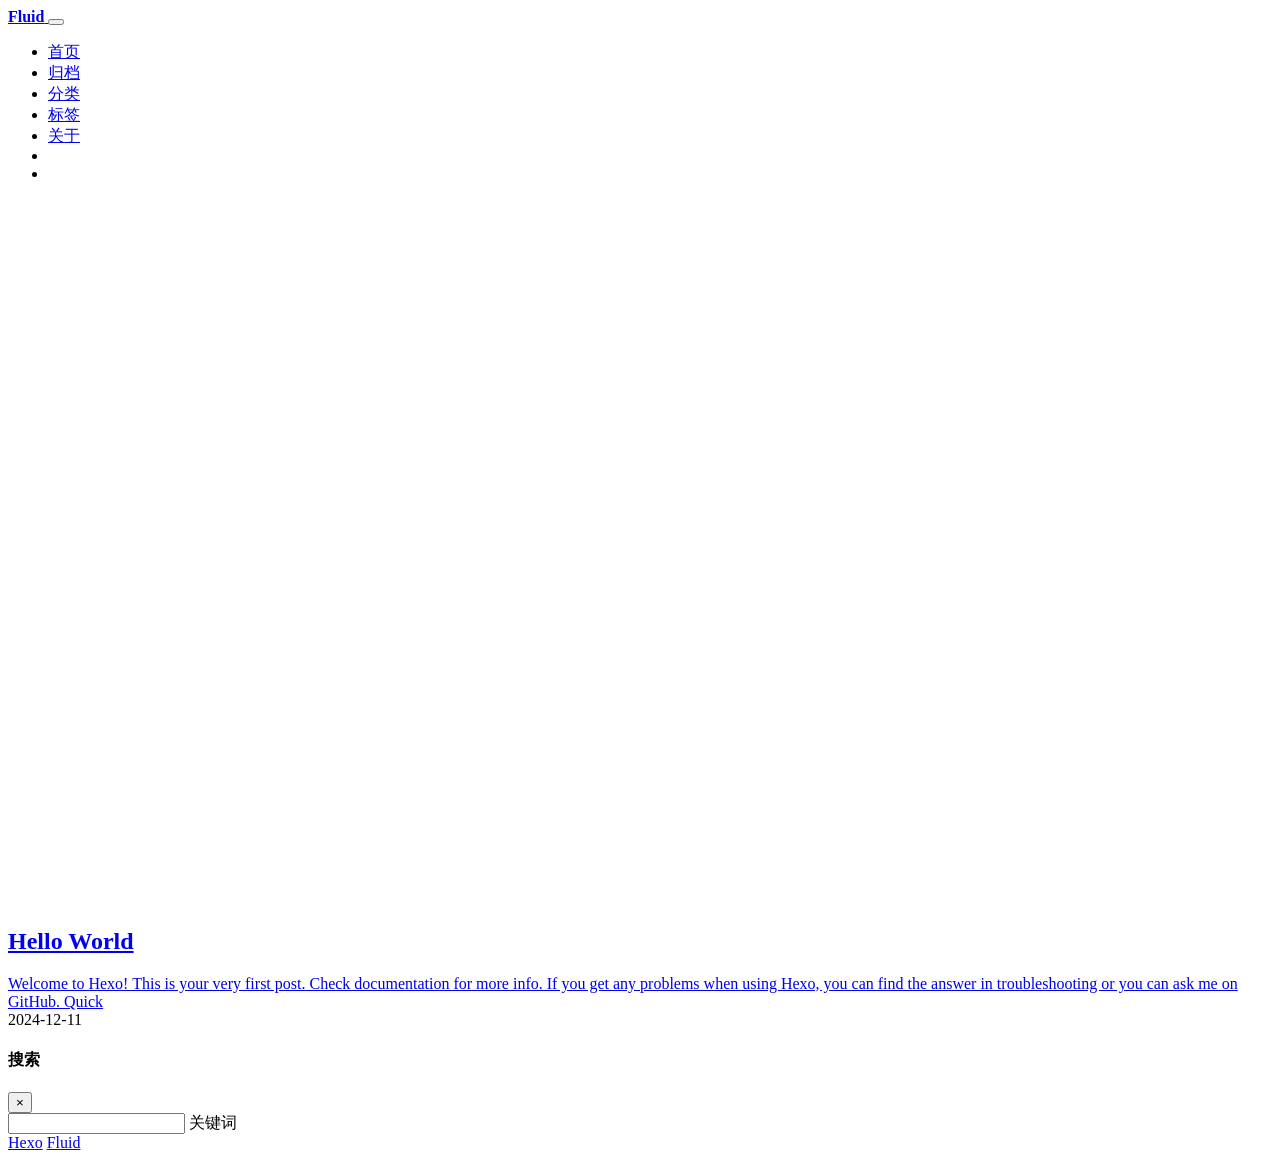
==== index.html @ 05965ac4 "Site updated: 2024-12-11 11:14:54" ====
<!DOCTYPE html>
<html lang="zh-CN" data-default-color-scheme=auto>



<head>
  <meta charset="UTF-8">

  <link rel="apple-touch-icon" sizes="76x76" href="/img/fluid.png">
  <link rel="icon" href="/img/fluid.png">
  

  <meta name="viewport" content="width=device-width, initial-scale=1.0, maximum-scale=5.0, shrink-to-fit=no">
  <meta http-equiv="x-ua-compatible" content="ie=edge">
  
  <meta name="theme-color" content="#2f4154">
  <meta name="author" content="John Doe">
  <meta name="keywords" content="">
  
    <meta property="og:type" content="website">
<meta property="og:title" content="Hexo">
<meta property="og:url" content="http://example.com/index.html">
<meta property="og:site_name" content="Hexo">
<meta property="og:locale" content="zh_CN">
<meta property="article:author" content="John Doe">
<meta name="twitter:card" content="summary_large_image">
  
  
  
  <title>Hexo</title>

  <link  rel="stylesheet" href="https://lib.baomitu.com/twitter-bootstrap/4.6.1/css/bootstrap.min.css" />





<!-- 主题依赖的图标库，不要自行修改 -->
<!-- Do not modify the link that theme dependent icons -->

<link rel="stylesheet" href="//at.alicdn.com/t/c/font_1749284_5i9bdhy70f8.css">



<link rel="stylesheet" href="//at.alicdn.com/t/c/font_1736178_k526ubmyhba.css">


<link  rel="stylesheet" href="/css/main.css" />


  <link id="highlight-css" rel="stylesheet" href="/css/highlight.css" />
  
    <link id="highlight-css-dark" rel="stylesheet" href="/css/highlight-dark.css" />
  




  <script id="fluid-configs">
    var Fluid = window.Fluid || {};
    Fluid.ctx = Object.assign({}, Fluid.ctx)
    var CONFIG = {"hostname":"example.com","root":"/","version":"1.9.8","typing":{"enable":true,"typeSpeed":70,"cursorChar":"_","loop":false,"scope":[]},"anchorjs":{"enable":true,"element":"h1,h2,h3,h4,h5,h6","placement":"left","visible":"hover","icon":""},"progressbar":{"enable":true,"height_px":3,"color":"#29d","options":{"showSpinner":false,"trickleSpeed":100}},"code_language":{"enable":true,"default":"TEXT"},"copy_btn":true,"image_caption":{"enable":true},"image_zoom":{"enable":true,"img_url_replace":["",""]},"toc":{"enable":true,"placement":"right","headingSelector":"h1,h2,h3,h4,h5,h6","collapseDepth":0},"lazyload":{"enable":true,"loading_img":"/img/loading.gif","onlypost":false,"offset_factor":2},"web_analytics":{"enable":false,"follow_dnt":true,"baidu":null,"google":{"measurement_id":null},"tencent":{"sid":null,"cid":null},"leancloud":{"app_id":null,"app_key":null,"server_url":null,"path":"window.location.pathname","ignore_local":false},"umami":{"src":null,"website_id":null,"domains":null,"start_time":"2024-01-01T00:00:00.000Z","token":null,"api_server":null}},"search_path":"/local-search.xml","include_content_in_search":true};

    if (CONFIG.web_analytics.follow_dnt) {
      var dntVal = navigator.doNotTrack || window.doNotTrack || navigator.msDoNotTrack;
      Fluid.ctx.dnt = dntVal && (dntVal.startsWith('1') || dntVal.startsWith('yes') || dntVal.startsWith('on'));
    }
  </script>
  <script  src="/js/utils.js" ></script>
  <script  src="/js/color-schema.js" ></script>
  


  
<meta name="generator" content="Hexo 7.3.0"></head>


<body>
  

  <header>
    

<div class="header-inner" style="height: 100vh;">
  <nav id="navbar" class="navbar fixed-top  navbar-expand-lg navbar-dark scrolling-navbar">
  <div class="container">
    <a class="navbar-brand" href="/">
      <strong>Fluid</strong>
    </a>

    <button id="navbar-toggler-btn" class="navbar-toggler" type="button" data-toggle="collapse"
            data-target="#navbarSupportedContent"
            aria-controls="navbarSupportedContent" aria-expanded="false" aria-label="Toggle navigation">
      <div class="animated-icon"><span></span><span></span><span></span></div>
    </button>

    <!-- Collapsible content -->
    <div class="collapse navbar-collapse" id="navbarSupportedContent">
      <ul class="navbar-nav ml-auto text-center">
        
          
          
          
          
            <li class="nav-item">
              <a class="nav-link" href="/" target="_self">
                <i class="iconfont icon-home-fill"></i>
                <span>首页</span>
              </a>
            </li>
          
        
          
          
          
          
            <li class="nav-item">
              <a class="nav-link" href="/archives/" target="_self">
                <i class="iconfont icon-archive-fill"></i>
                <span>归档</span>
              </a>
            </li>
          
        
          
          
          
          
            <li class="nav-item">
              <a class="nav-link" href="/categories/" target="_self">
                <i class="iconfont icon-category-fill"></i>
                <span>分类</span>
              </a>
            </li>
          
        
          
          
          
          
            <li class="nav-item">
              <a class="nav-link" href="/tags/" target="_self">
                <i class="iconfont icon-tags-fill"></i>
                <span>标签</span>
              </a>
            </li>
          
        
          
          
          
          
            <li class="nav-item">
              <a class="nav-link" href="/about/" target="_self">
                <i class="iconfont icon-user-fill"></i>
                <span>关于</span>
              </a>
            </li>
          
        
        
          <li class="nav-item" id="search-btn">
            <a class="nav-link" target="_self" href="javascript:;" data-toggle="modal" data-target="#modalSearch" aria-label="Search">
              <i class="iconfont icon-search"></i>
            </a>
          </li>
          
        
        
          <li class="nav-item" id="color-toggle-btn">
            <a class="nav-link" target="_self" href="javascript:;" aria-label="Color Toggle">
              <i class="iconfont icon-dark" id="color-toggle-icon"></i>
            </a>
          </li>
        
      </ul>
    </div>
  </div>
</nav>

  

<div id="banner" class="banner" parallax=true
     style="background: url('/img/default.png') no-repeat center center; background-size: cover;">
  <div class="full-bg-img">
    <div class="mask flex-center" style="background-color: rgba(0, 0, 0, 0.3)">
      <div class="banner-text text-center fade-in-up">
        <div class="h2">
          
            <span id="subtitle" data-typed-text="An elegant Material-Design theme for Hexo"></span>
          
        </div>

        
      </div>

      
        <div class="scroll-down-bar">
          <i class="iconfont icon-arrowdown"></i>
        </div>
      
    </div>
  </div>
</div>

</div>

  </header>

  <main>
    
      <div class="container nopadding-x-md">
        <div id="board"
          style="margin-top: 0">
          
          <div class="container">
            <div class="row">
              <div class="col-12 col-md-10 m-auto">
                


  <div class="row mx-auto index-card">
    
    
    <article class="col-12 col-md-12 mx-auto index-info">
      <h2 class="index-header">
        
        <a href="/2024/12/11/hello-world/" target="_self">
          Hello World
        </a>
      </h2>

      
      <a class="index-excerpt index-excerpt__noimg" href="/2024/12/11/hello-world/" target="_self">
        <div>
          Welcome to Hexo! This is your very first post. Check documentation for more info. If you get any problems when using Hexo, you can find the answer in troubleshooting or you can ask me on GitHub. Quick
        </div>
      </a>

      <div class="index-btm post-metas">
        
          <div class="post-meta mr-3">
            <i class="iconfont icon-date"></i>
            <time datetime="2024-12-11 11:04" pubdate>
              2024-12-11
            </time>
          </div>
        
        
        
      </div>
    </article>
  </div>





              </div>
            </div>
          </div>
        </div>
      </div>
    

    
      <a id="scroll-top-button" aria-label="TOP" href="#" role="button">
        <i class="iconfont icon-arrowup" aria-hidden="true"></i>
      </a>
    

    
      <div class="modal fade" id="modalSearch" tabindex="-1" role="dialog" aria-labelledby="ModalLabel"
     aria-hidden="true">
  <div class="modal-dialog modal-dialog-scrollable modal-lg" role="document">
    <div class="modal-content">
      <div class="modal-header text-center">
        <h4 class="modal-title w-100 font-weight-bold">搜索</h4>
        <button type="button" id="local-search-close" class="close" data-dismiss="modal" aria-label="Close">
          <span aria-hidden="true">&times;</span>
        </button>
      </div>
      <div class="modal-body mx-3">
        <div class="md-form mb-5">
          <input type="text" id="local-search-input" class="form-control validate">
          <label data-error="x" data-success="v" for="local-search-input">关键词</label>
        </div>
        <div class="list-group" id="local-search-result"></div>
      </div>
    </div>
  </div>
</div>

    

    
  </main>

  <footer>
    <div class="footer-inner">
  
    <div class="footer-content">
       <a href="https://hexo.io" target="_blank" rel="nofollow noopener"><span>Hexo</span></a> <i class="iconfont icon-love"></i> <a href="https://github.com/fluid-dev/hexo-theme-fluid" target="_blank" rel="nofollow noopener"><span>Fluid</span></a> 
    </div>
  
  
  
</div>

  </footer>

  <!-- Scripts -->
  
  <script  src="https://lib.baomitu.com/nprogress/0.2.0/nprogress.min.js" ></script>
  <link  rel="stylesheet" href="https://lib.baomitu.com/nprogress/0.2.0/nprogress.min.css" />

  <script>
    NProgress.configure({"showSpinner":false,"trickleSpeed":100})
    NProgress.start()
    window.addEventListener('load', function() {
      NProgress.done();
    })
  </script>


<script  src="https://lib.baomitu.com/jquery/3.6.4/jquery.min.js" ></script>
<script  src="https://lib.baomitu.com/twitter-bootstrap/4.6.1/js/bootstrap.min.js" ></script>
<script  src="/js/events.js" ></script>
<script  src="/js/plugins.js" ></script>


  <script  src="https://lib.baomitu.com/typed.js/2.0.12/typed.min.js" ></script>
  <script>
    (function (window, document) {
      var typing = Fluid.plugins.typing;
      var subtitle = document.getElementById('subtitle');
      if (!subtitle || !typing) {
        return;
      }
      var text = subtitle.getAttribute('data-typed-text');
      
        typing(text);
      
    })(window, document);
  </script>




  
    <script  src="/js/img-lazyload.js" ></script>
  




  <script  src="/js/local-search.js" ></script>





<!-- 主题的启动项，将它保持在最底部 -->
<!-- the boot of the theme, keep it at the bottom -->
<script  src="/js/boot.js" ></script>


  

  <noscript>
    <div class="noscript-warning">博客在允许 JavaScript 运行的环境下浏览效果更佳</div>
  </noscript>
</body>
</html>
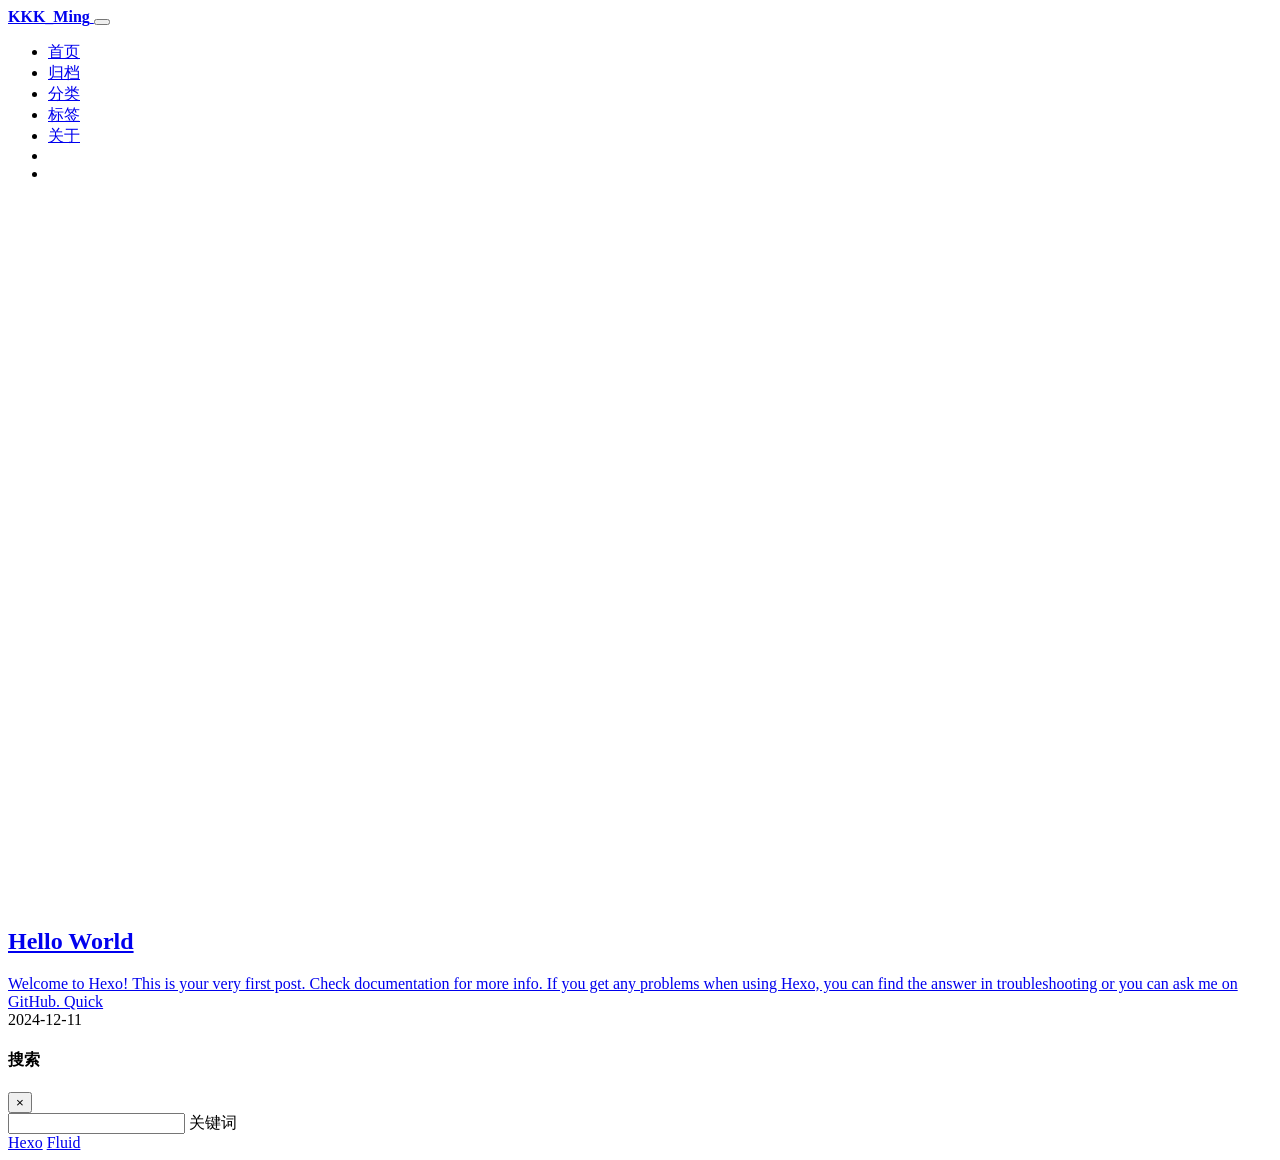
==== commit 36a8a379: "Site updated: 2024-12-11 11:24:25" ====
--- a/index.html
+++ b/index.html
@@ -87,7 +87,7 @@
   <nav id="navbar" class="navbar fixed-top  navbar-expand-lg navbar-dark scrolling-navbar">
   <div class="container">
     <a class="navbar-brand" href="/">
-      <strong>Fluid</strong>
+      <strong>KKK_Ming</strong>
     </a>
 
     <button id="navbar-toggler-btn" class="navbar-toggler" type="button" data-toggle="collapse"
@@ -189,7 +189,7 @@
       <div class="banner-text text-center fade-in-up">
         <div class="h2">
           
-            <span id="subtitle" data-typed-text="An elegant Material-Design theme for Hexo"></span>
+            <span id="subtitle" data-typed-text="KKK_Ming&#39;s blog"></span>
           
         </div>
 
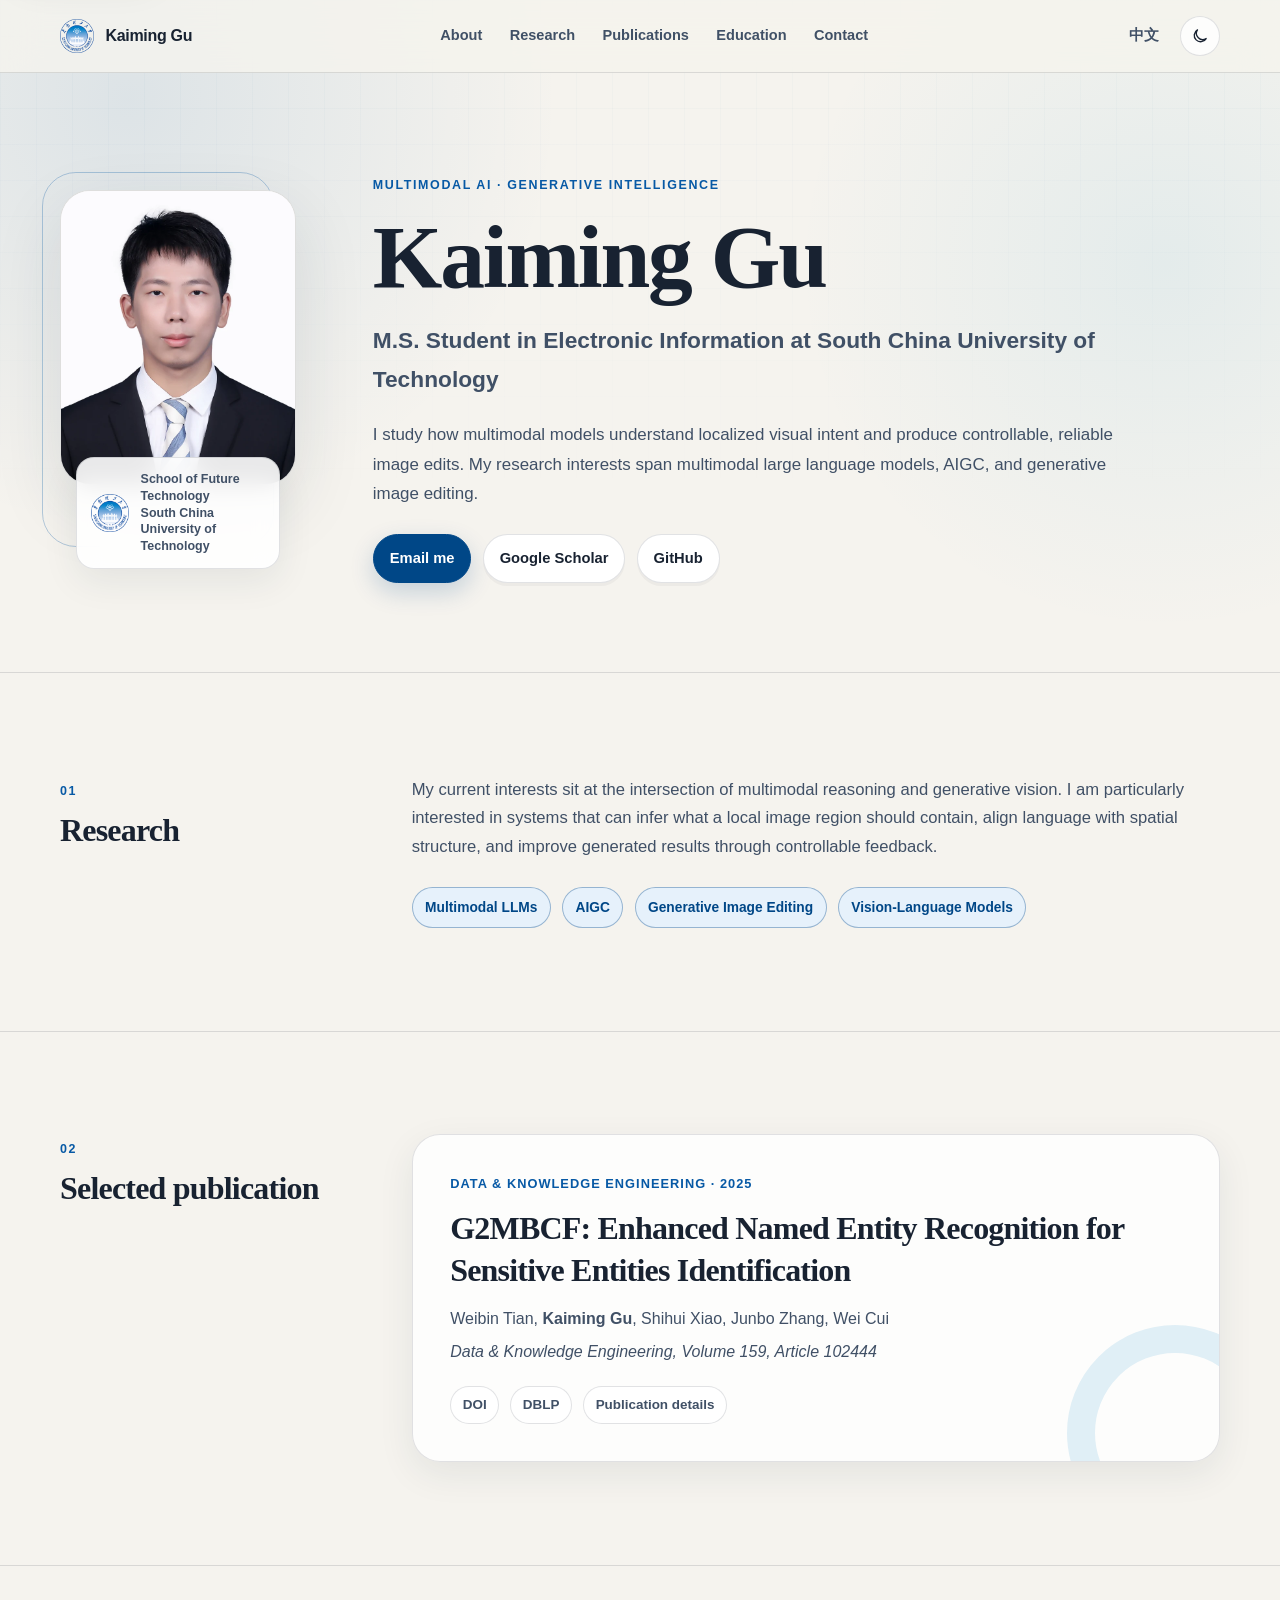
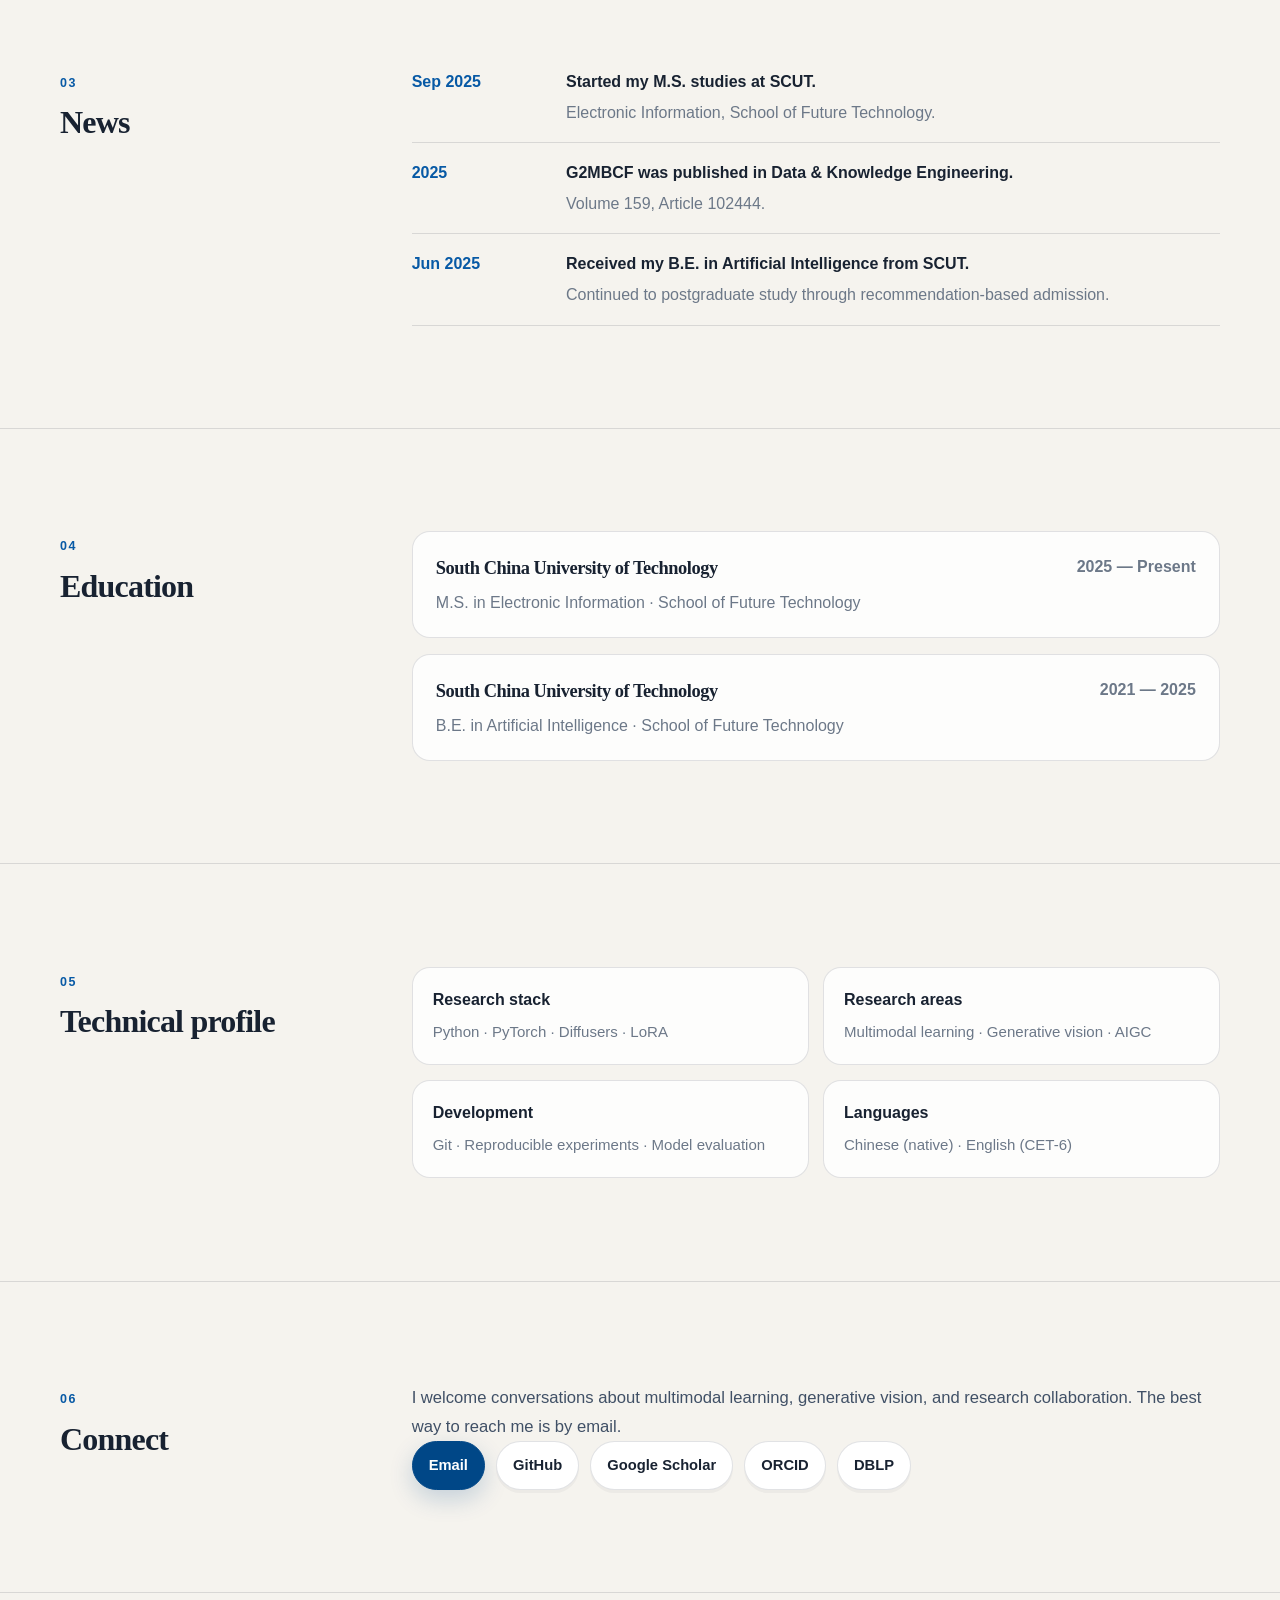
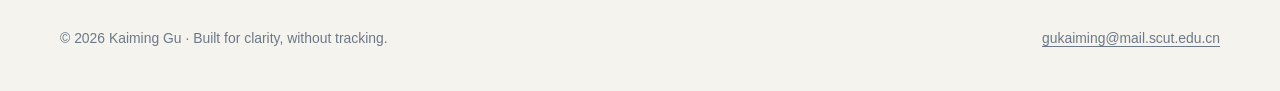
==== commit 585d53db: "Replace Hexo site with bilingual academic homepage" ====
--- a/index.html
+++ b/index.html
@@ -1,376 +1,216 @@
-
-
-<!DOCTYPE html>
-<html lang="zh-CN" data-default-color-scheme=auto>
-
-
-
-<head>
-  <meta charset="UTF-8">
-
-  <link rel="apple-touch-icon" sizes="76x76" href="/img/fluid.png">
-  <link rel="icon" href="/img/fluid.png">
-  
-
-  <meta name="viewport" content="width=device-width, initial-scale=1.0, maximum-scale=5.0, shrink-to-fit=no">
-  <meta http-equiv="x-ua-compatible" content="ie=edge">
-  
-  <meta name="theme-color" content="#2f4154">
-  <meta name="author" content="John Doe">
-  <meta name="keywords" content="">
-  
-    <meta property="og:type" content="website">
-<meta property="og:title" content="Hexo">
-<meta property="og:url" content="http://example.com/index.html">
-<meta property="og:site_name" content="Hexo">
-<meta property="og:locale" content="zh_CN">
-<meta property="article:author" content="John Doe">
-<meta name="twitter:card" content="summary_large_image">
-  
-  
-  
-  <title>Hexo</title>
-
-  <link  rel="stylesheet" href="https://lib.baomitu.com/twitter-bootstrap/4.6.1/css/bootstrap.min.css" />
-
-
-
-
-
-<!-- 主题依赖的图标库，不要自行修改 -->
-<!-- Do not modify the link that theme dependent icons -->
-
-<link rel="stylesheet" href="//at.alicdn.com/t/c/font_1749284_5i9bdhy70f8.css">
-
-
-
-<link rel="stylesheet" href="//at.alicdn.com/t/c/font_1736178_k526ubmyhba.css">
-
-
-<link  rel="stylesheet" href="/css/main.css" />
-
-
-  <link id="highlight-css" rel="stylesheet" href="/css/highlight.css" />
-  
-    <link id="highlight-css-dark" rel="stylesheet" href="/css/highlight-dark.css" />
-  
-
-
-
-
-  <script id="fluid-configs">
-    var Fluid = window.Fluid || {};
-    Fluid.ctx = Object.assign({}, Fluid.ctx)
-    var CONFIG = {"hostname":"example.com","root":"/","version":"1.9.8","typing":{"enable":true,"typeSpeed":70,"cursorChar":"_","loop":false,"scope":[]},"anchorjs":{"enable":true,"element":"h1,h2,h3,h4,h5,h6","placement":"left","visible":"hover","icon":""},"progressbar":{"enable":true,"height_px":3,"color":"#29d","options":{"showSpinner":false,"trickleSpeed":100}},"code_language":{"enable":true,"default":"TEXT"},"copy_btn":true,"image_caption":{"enable":true},"image_zoom":{"enable":true,"img_url_replace":["",""]},"toc":{"enable":true,"placement":"right","headingSelector":"h1,h2,h3,h4,h5,h6","collapseDepth":0},"lazyload":{"enable":true,"loading_img":"/img/loading.gif","onlypost":false,"offset_factor":2},"web_analytics":{"enable":false,"follow_dnt":true,"baidu":null,"google":{"measurement_id":null},"tencent":{"sid":null,"cid":null},"leancloud":{"app_id":null,"app_key":null,"server_url":null,"path":"window.location.pathname","ignore_local":false},"umami":{"src":null,"website_id":null,"domains":null,"start_time":"2024-01-01T00:00:00.000Z","token":null,"api_server":null}},"search_path":"/local-search.xml","include_content_in_search":true};
-
-    if (CONFIG.web_analytics.follow_dnt) {
-      var dntVal = navigator.doNotTrack || window.doNotTrack || navigator.msDoNotTrack;
-      Fluid.ctx.dnt = dntVal && (dntVal.startsWith('1') || dntVal.startsWith('yes') || dntVal.startsWith('on'));
-    }
-  </script>
-  <script  src="/js/utils.js" ></script>
-  <script  src="/js/color-schema.js" ></script>
-  
-
-
-  
-<meta name="generator" content="Hexo 7.3.0"></head>
-
-
-<body>
-  
-
-  <header>
-    
-
-<div class="header-inner" style="height: 100vh;">
-  <nav id="navbar" class="navbar fixed-top  navbar-expand-lg navbar-dark scrolling-navbar">
-  <div class="container">
-    <a class="navbar-brand" href="/">
-      <strong>KKK_Ming</strong>
-    </a>
-
-    <button id="navbar-toggler-btn" class="navbar-toggler" type="button" data-toggle="collapse"
-            data-target="#navbarSupportedContent"
-            aria-controls="navbarSupportedContent" aria-expanded="false" aria-label="Toggle navigation">
-      <div class="animated-icon"><span></span><span></span><span></span></div>
-    </button>
-
-    <!-- Collapsible content -->
-    <div class="collapse navbar-collapse" id="navbarSupportedContent">
-      <ul class="navbar-nav ml-auto text-center">
-        
-          
-          
-          
-          
-            <li class="nav-item">
-              <a class="nav-link" href="/" target="_self">
-                <i class="iconfont icon-home-fill"></i>
-                <span>首页</span>
-              </a>
+<!doctype html>
+<html lang="en">
+  <head>
+    <meta charset="utf-8" />
+    <meta name="viewport" content="width=device-width, initial-scale=1" />
+    <title>Kaiming Gu | Multimodal AI Researcher</title>
+    <meta name="description" content="Kaiming Gu is an M.S. student at South China University of Technology, researching multimodal large language models, AIGC, and generative image editing." />
+    <link rel="canonical" href="https://kerwin426.github.io/" />
+    <link rel="alternate" hreflang="en" href="https://kerwin426.github.io/" />
+    <link rel="alternate" hreflang="zh-CN" href="https://kerwin426.github.io/zh/" />
+    <link rel="alternate" hreflang="x-default" href="https://kerwin426.github.io/" />
+    <link rel="icon" type="image/png" href="/assets/img/favicon.png" />
+    <link rel="apple-touch-icon" href="/assets/img/apple-touch-icon.png" />
+    <link rel="manifest" href="/site.webmanifest" />
+    <meta name="theme-color" content="#0759a5" />
+    <meta property="og:type" content="profile" />
+    <meta property="og:title" content="Kaiming Gu | Multimodal AI Researcher" />
+    <meta property="og:description" content="M.S. student at SCUT researching multimodal large language models, AIGC, and generative image editing." />
+    <meta property="og:url" content="https://kerwin426.github.io/" />
+    <meta property="og:locale" content="en_US" />
+    <meta property="og:locale:alternate" content="zh_CN" />
+    <meta property="og:image" content="https://kerwin426.github.io/assets/img/og.png" />
+    <meta property="og:image:width" content="1200" />
+    <meta property="og:image:height" content="630" />
+    <meta property="og:image:alt" content="Kaiming Gu — Multimodal AI · Generative Intelligence" />
+    <meta name="twitter:card" content="summary_large_image" />
+    <meta name="twitter:title" content="Kaiming Gu | Multimodal AI Researcher" />
+    <meta name="twitter:description" content="M.S. student at SCUT researching multimodal large language models, AIGC, and generative image editing." />
+    <meta name="twitter:image" content="https://kerwin426.github.io/assets/img/og.png" />
+    <meta name="twitter:image:alt" content="Kaiming Gu — Multimodal AI · Generative Intelligence" />
+    <script>
+      try { document.documentElement.dataset.theme = localStorage.getItem('site-theme') || (matchMedia('(prefers-color-scheme: dark)').matches ? 'dark' : 'light'); } catch (_) { document.documentElement.dataset.theme = 'light'; }
+    </script>
+    <link rel="stylesheet" href="/assets/css/site.css" />
+    <script type="application/ld+json">
+      {
+        "@context": "https://schema.org",
+        "@type": "Person",
+        "name": "Kaiming Gu",
+        "alternateName": "顾凯铭",
+        "url": "https://kerwin426.github.io/",
+        "image": "https://kerwin426.github.io/assets/img/profile.jpg",
+        "email": "mailto:gukaiming@mail.scut.edu.cn",
+        "affiliation": {
+          "@type": "CollegeOrUniversity",
+          "name": "South China University of Technology",
+          "url": "https://www.scut.edu.cn/"
+        },
+        "sameAs": [
+          "https://github.com/Kerwin426",
+          "https://scholar.google.com/citations?user=Gk4uyN8AAAAJ",
+          "https://orcid.org/0009-0005-8062-7763",
+          "https://dblp.org/pid/245/8436.html"
+        ],
+        "knowsAbout": ["Multimodal large language models", "AIGC", "Generative image editing"]
+      }
+    </script>
+  </head>
+  <body>
+    <a class="skip-link" href="#main">Skip to content</a>
+    <header class="site-header">
+      <div class="container nav-shell">
+        <a class="brand" href="/" aria-label="Kaiming Gu home">
+          <img class="brand-mark" src="/assets/img/scut-emblem.png" alt="" width="34" height="34" />
+          <span>Kaiming Gu</span>
+        </a>
+        <nav class="site-nav" data-site-nav aria-label="Primary navigation">
+          <a href="#about">About</a>
+          <a href="#research">Research</a>
+          <a href="/publications/">Publications</a>
+          <a href="#education">Education</a>
+          <a href="#contact">Contact</a>
+        </nav>
+        <div class="nav-actions">
+          <a class="language-link" href="/zh/" lang="zh-CN" hreflang="zh-CN" aria-label="阅读中文版">中文</a>
+          <button class="icon-button" type="button" data-theme-toggle data-dark-label="Switch to dark mode" data-light-label="Switch to light mode" aria-label="Switch to dark mode" aria-pressed="false">
+            <svg class="theme-moon" viewBox="0 0 24 24" aria-hidden="true"><path d="M20.2 15.4A8.4 8.4 0 0 1 8.6 3.8 8.5 8.5 0 1 0 20.2 15.4Z" /></svg>
+            <svg class="theme-sun" viewBox="0 0 24 24" aria-hidden="true"><circle cx="12" cy="12" r="3.8" /><path d="M12 2v2M12 20v2M4.9 4.9l1.4 1.4M17.7 17.7l1.4 1.4M2 12h2M20 12h2M4.9 19.1l1.4-1.4M17.7 6.3l1.4-1.4" /></svg>
+          </button>
+          <button class="menu-button" type="button" data-menu-toggle aria-label="Open navigation" aria-expanded="false"><span></span></button>
+        </div>
+      </div>
+    </header>
+
+    <main id="main">
+      <section class="hero" id="about">
+        <div class="container hero-grid">
+          <div class="portrait-panel">
+            <picture>
+              <source srcset="/assets/img/profile.webp" type="image/webp" />
+              <img class="portrait" src="/assets/img/profile.jpg" alt="Portrait of Kaiming Gu" width="720" height="900" fetchpriority="high" />
+            </picture>
+            <div class="affiliation-badge">
+              <img src="/assets/img/scut-emblem.png" alt="South China University of Technology emblem" width="38" height="38" />
+              <span>School of Future Technology<br />South China University of Technology</span>
+            </div>
+          </div>
+          <div>
+            <p class="eyebrow">Multimodal AI · Generative Intelligence</p>
+            <h1>Kaiming Gu</h1>
+            <p class="hero-subtitle">M.S. Student in Electronic Information at South China University of Technology</p>
+            <p class="hero-copy">I study how multimodal models understand localized visual intent and produce controllable, reliable image edits. My research interests span multimodal large language models, AIGC, and generative image editing.</p>
+            <div class="hero-actions">
+              <a class="button button-primary" href="mailto:gukaiming@mail.scut.edu.cn">Email me</a>
+              <a class="button" href="https://scholar.google.com/citations?user=Gk4uyN8AAAAJ&amp;hl=en" target="_blank" rel="me noreferrer">Google Scholar</a>
+              <a class="button" href="https://github.com/Kerwin426" target="_blank" rel="me noreferrer">GitHub</a>
+            </div>
+          </div>
+        </div>
+      </section>
+
+      <section class="section" id="research">
+        <div class="container section-grid">
+          <div class="section-label"><span class="section-index">01</span><h2>Research</h2></div>
+          <div>
+            <div class="prose">
+              <p>My current interests sit at the intersection of multimodal reasoning and generative vision. I am particularly interested in systems that can infer what a local image region should contain, align language with spatial structure, and improve generated results through controllable feedback.</p>
+            </div>
+            <div class="interest-list" aria-label="Research interests">
+              <span>Multimodal LLMs</span><span>AIGC</span><span>Generative Image Editing</span><span>Vision-Language Models</span>
+            </div>
+          </div>
+        </div>
+      </section>
+
+      <section class="section" id="selected-publication">
+        <div class="container section-grid">
+          <div class="section-label"><span class="section-index">02</span><h2>Selected publication</h2></div>
+          <article class="publication-card">
+            <p class="publication-meta">Data &amp; Knowledge Engineering · 2025</p>
+            <h3>G2MBCF: Enhanced Named Entity Recognition for Sensitive Entities Identification</h3>
+            <p class="authors">Weibin Tian, <strong>Kaiming Gu</strong>, Shihui Xiao, Junbo Zhang, Wei Cui</p>
+            <p class="venue">Data &amp; Knowledge Engineering, Volume 159, Article 102444</p>
+            <div class="link-row">
+              <a href="https://doi.org/10.1016/j.datak.2025.102444" target="_blank" rel="noreferrer">DOI</a>
+              <a href="https://dblp.org/rec/journals/dke/TianGXZC25.html" target="_blank" rel="noreferrer">DBLP</a>
+              <a href="/publications/">Publication details</a>
+            </div>
+          </article>
+        </div>
+      </section>
+
+      <section class="section" id="news">
+        <div class="container section-grid">
+          <div class="section-label"><span class="section-index">03</span><h2>News</h2></div>
+          <ul class="timeline">
+            <li>
+              <time datetime="2025-09">Sep 2025</time>
+              <div><strong>Started my M.S. studies at SCUT.</strong><p>Electronic Information, School of Future Technology.</p></div>
             </li>
-          
-        
-          
-          
-          
-          
-            <li class="nav-item">
-              <a class="nav-link" href="/archives/" target="_self">
-                <i class="iconfont icon-archive-fill"></i>
-                <span>归档</span>
-              </a>
+            <li>
+              <time datetime="2025">2025</time>
+              <div><strong>G2MBCF was published in Data &amp; Knowledge Engineering.</strong><p>Volume 159, Article 102444.</p></div>
             </li>
-          
-        
-          
-          
-          
-          
-            <li class="nav-item">
-              <a class="nav-link" href="/categories/" target="_self">
-                <i class="iconfont icon-category-fill"></i>
-                <span>分类</span>
-              </a>
+            <li>
+              <time datetime="2025-06">Jun 2025</time>
+              <div><strong>Received my B.E. in Artificial Intelligence from SCUT.</strong><p>Continued to postgraduate study through recommendation-based admission.</p></div>
             </li>
-          
-        
-          
-          
-          
-          
-            <li class="nav-item">
-              <a class="nav-link" href="/tags/" target="_self">
-                <i class="iconfont icon-tags-fill"></i>
-                <span>标签</span>
-              </a>
-            </li>
-          
-        
-          
-          
-          
-          
-            <li class="nav-item">
-              <a class="nav-link" href="/about/" target="_self">
-                <i class="iconfont icon-user-fill"></i>
-                <span>关于</span>
-              </a>
-            </li>
-          
-        
-        
-          <li class="nav-item" id="search-btn">
-            <a class="nav-link" target="_self" href="javascript:;" data-toggle="modal" data-target="#modalSearch" aria-label="Search">
-              <i class="iconfont icon-search"></i>
-            </a>
-          </li>
-          
-        
-        
-          <li class="nav-item" id="color-toggle-btn">
-            <a class="nav-link" target="_self" href="javascript:;" aria-label="Color Toggle">
-              <i class="iconfont icon-dark" id="color-toggle-icon"></i>
-            </a>
-          </li>
-        
-      </ul>
-    </div>
-  </div>
-</nav>
-
-  
-
-<div id="banner" class="banner" parallax=true
-     style="background: url('/img/default.png') no-repeat center center; background-size: cover;">
-  <div class="full-bg-img">
-    <div class="mask flex-center" style="background-color: rgba(0, 0, 0, 0.3)">
-      <div class="banner-text text-center fade-in-up">
-        <div class="h2">
-          
-            <span id="subtitle" data-typed-text="KKK_Ming&#39;s blog"></span>
-          
-        </div>
-
-        
+          </ul>
+        </div>
+      </section>
+
+      <section class="section" id="education">
+        <div class="container section-grid">
+          <div class="section-label"><span class="section-index">04</span><h2>Education</h2></div>
+          <div class="education-list">
+            <article class="education-card">
+              <div><h3>South China University of Technology</h3><p>M.S. in Electronic Information · School of Future Technology</p></div>
+              <time>2025 — Present</time>
+            </article>
+            <article class="education-card">
+              <div><h3>South China University of Technology</h3><p>B.E. in Artificial Intelligence · School of Future Technology</p></div>
+              <time>2021 — 2025</time>
+            </article>
+          </div>
+        </div>
+      </section>
+
+      <section class="section" id="skills">
+        <div class="container section-grid">
+          <div class="section-label"><span class="section-index">05</span><h2>Technical profile</h2></div>
+          <ul class="skill-grid">
+            <li><strong>Research stack</strong><span>Python · PyTorch · Diffusers · LoRA</span></li>
+            <li><strong>Research areas</strong><span>Multimodal learning · Generative vision · AIGC</span></li>
+            <li><strong>Development</strong><span>Git · Reproducible experiments · Model evaluation</span></li>
+            <li><strong>Languages</strong><span>Chinese (native) · English (CET-6)</span></li>
+          </ul>
+        </div>
+      </section>
+
+      <section class="section" id="contact">
+        <div class="container section-grid">
+          <div class="section-label"><span class="section-index">06</span><h2>Connect</h2></div>
+          <div>
+            <div class="prose"><p>I welcome conversations about multimodal learning, generative vision, and research collaboration. The best way to reach me is by email.</p></div>
+            <div class="hero-actions">
+              <a class="button button-primary" href="mailto:gukaiming@mail.scut.edu.cn">Email</a>
+              <a class="button" href="https://github.com/Kerwin426" target="_blank" rel="me noreferrer">GitHub</a>
+              <a class="button" href="https://scholar.google.com/citations?user=Gk4uyN8AAAAJ&amp;hl=en" target="_blank" rel="me noreferrer">Google Scholar</a>
+              <a class="button" href="https://orcid.org/0009-0005-8062-7763" target="_blank" rel="me noreferrer">ORCID</a>
+              <a class="button" href="https://dblp.org/pid/245/8436.html" target="_blank" rel="me noreferrer">DBLP</a>
+            </div>
+          </div>
+        </div>
+      </section>
+    </main>
+
+    <footer class="site-footer">
+      <div class="container footer-row">
+        <p>© <span data-current-year>2026</span> Kaiming Gu · Built for clarity, without tracking.</p>
+        <p><a href="mailto:gukaiming@mail.scut.edu.cn">gukaiming@mail.scut.edu.cn</a></p>
       </div>
-
-      
-        <div class="scroll-down-bar">
-          <i class="iconfont icon-arrowdown"></i>
-        </div>
-      
-    </div>
-  </div>
-</div>
-
-</div>
-
-  </header>
-
-  <main>
-    
-      <div class="container nopadding-x-md">
-        <div id="board"
-          style="margin-top: 0">
-          
-          <div class="container">
-            <div class="row">
-              <div class="col-12 col-md-10 m-auto">
-                
-
-
-  <div class="row mx-auto index-card">
-    
-    
-    <article class="col-12 col-md-12 mx-auto index-info">
-      <h2 class="index-header">
-        
-        <a href="/2024/12/11/hello-world/" target="_self">
-          Hello World
-        </a>
-      </h2>
-
-      
-      <a class="index-excerpt index-excerpt__noimg" href="/2024/12/11/hello-world/" target="_self">
-        <div>
-          Welcome to Hexo! This is your very first post. Check documentation for more info. If you get any problems when using Hexo, you can find the answer in troubleshooting or you can ask me on GitHub. Quick
-        </div>
-      </a>
-
-      <div class="index-btm post-metas">
-        
-          <div class="post-meta mr-3">
-            <i class="iconfont icon-date"></i>
-            <time datetime="2024-12-11 11:04" pubdate>
-              2024-12-11
-            </time>
-          </div>
-        
-        
-        
-      </div>
-    </article>
-  </div>
-
-
-
-
-
-              </div>
-            </div>
-          </div>
-        </div>
-      </div>
-    
-
-    
-      <a id="scroll-top-button" aria-label="TOP" href="#" role="button">
-        <i class="iconfont icon-arrowup" aria-hidden="true"></i>
-      </a>
-    
-
-    
-      <div class="modal fade" id="modalSearch" tabindex="-1" role="dialog" aria-labelledby="ModalLabel"
-     aria-hidden="true">
-  <div class="modal-dialog modal-dialog-scrollable modal-lg" role="document">
-    <div class="modal-content">
-      <div class="modal-header text-center">
-        <h4 class="modal-title w-100 font-weight-bold">搜索</h4>
-        <button type="button" id="local-search-close" class="close" data-dismiss="modal" aria-label="Close">
-          <span aria-hidden="true">&times;</span>
-        </button>
-      </div>
-      <div class="modal-body mx-3">
-        <div class="md-form mb-5">
-          <input type="text" id="local-search-input" class="form-control validate">
-          <label data-error="x" data-success="v" for="local-search-input">关键词</label>
-        </div>
-        <div class="list-group" id="local-search-result"></div>
-      </div>
-    </div>
-  </div>
-</div>
-
-    
-
-    
-  </main>
-
-  <footer>
-    <div class="footer-inner">
-  
-    <div class="footer-content">
-       <a href="https://hexo.io" target="_blank" rel="nofollow noopener"><span>Hexo</span></a> <i class="iconfont icon-love"></i> <a href="https://github.com/fluid-dev/hexo-theme-fluid" target="_blank" rel="nofollow noopener"><span>Fluid</span></a> 
-    </div>
-  
-  
-  
-</div>
-
-  </footer>
-
-  <!-- Scripts -->
-  
-  <script  src="https://lib.baomitu.com/nprogress/0.2.0/nprogress.min.js" ></script>
-  <link  rel="stylesheet" href="https://lib.baomitu.com/nprogress/0.2.0/nprogress.min.css" />
-
-  <script>
-    NProgress.configure({"showSpinner":false,"trickleSpeed":100})
-    NProgress.start()
-    window.addEventListener('load', function() {
-      NProgress.done();
-    })
-  </script>
-
-
-<script  src="https://lib.baomitu.com/jquery/3.6.4/jquery.min.js" ></script>
-<script  src="https://lib.baomitu.com/twitter-bootstrap/4.6.1/js/bootstrap.min.js" ></script>
-<script  src="/js/events.js" ></script>
-<script  src="/js/plugins.js" ></script>
-
-
-  <script  src="https://lib.baomitu.com/typed.js/2.0.12/typed.min.js" ></script>
-  <script>
-    (function (window, document) {
-      var typing = Fluid.plugins.typing;
-      var subtitle = document.getElementById('subtitle');
-      if (!subtitle || !typing) {
-        return;
-      }
-      var text = subtitle.getAttribute('data-typed-text');
-      
-        typing(text);
-      
-    })(window, document);
-  </script>
-
-
-
-
-  
-    <script  src="/js/img-lazyload.js" ></script>
-  
-
-
-
-
-  <script  src="/js/local-search.js" ></script>
-
-
-
-
-
-<!-- 主题的启动项，将它保持在最底部 -->
-<!-- the boot of the theme, keep it at the bottom -->
-<script  src="/js/boot.js" ></script>
-
-
-  
-
-  <noscript>
-    <div class="noscript-warning">博客在允许 JavaScript 运行的环境下浏览效果更佳</div>
-  </noscript>
-</body>
+    </footer>
+    <script src="/assets/js/site.js" defer></script>
+  </body>
 </html>
--- a/assets/css/site.css
+++ b/assets/css/site.css
@@ -0,0 +1,814 @@
+:root {
+  color-scheme: light;
+  --bg: #f5f3ee;
+  --bg-elevated: #fbfaf7;
+  --surface: rgba(255, 255, 255, 0.82);
+  --surface-solid: #ffffff;
+  --text: #182231;
+  --text-soft: #405066;
+  --muted: #6c7888;
+  --line: rgba(24, 34, 49, 0.13);
+  --line-strong: rgba(24, 34, 49, 0.22);
+  --blue: #0759a5;
+  --blue-strong: #004787;
+  --blue-soft: #e6f1fb;
+  --cyan: #1a93c9;
+  --shadow: 0 24px 70px rgba(31, 48, 67, 0.11);
+  --shadow-soft: 0 12px 36px rgba(31, 48, 67, 0.08);
+  --radius-lg: 28px;
+  --radius-md: 18px;
+  --max: 1160px;
+}
+
+[data-theme="dark"] {
+  color-scheme: dark;
+  --bg: #0b1420;
+  --bg-elevated: #0e1927;
+  --surface: rgba(18, 31, 47, 0.86);
+  --surface-solid: #121f2f;
+  --text: #edf3fa;
+  --text-soft: #c6d2df;
+  --muted: #97a8ba;
+  --line: rgba(215, 229, 243, 0.13);
+  --line-strong: rgba(215, 229, 243, 0.22);
+  --blue: #68baff;
+  --blue-strong: #9bd0ff;
+  --blue-soft: #172f46;
+  --cyan: #65c9ed;
+  --shadow: 0 24px 80px rgba(0, 0, 0, 0.28);
+  --shadow-soft: 0 12px 40px rgba(0, 0, 0, 0.22);
+}
+
+* {
+  box-sizing: border-box;
+}
+
+html {
+  scroll-behavior: smooth;
+  scroll-padding-top: 96px;
+}
+
+body {
+  margin: 0;
+  min-width: 320px;
+  color: var(--text);
+  background:
+    radial-gradient(circle at 10% 3%, rgba(7, 89, 165, 0.1), transparent 27rem),
+    radial-gradient(circle at 91% 8%, rgba(26, 147, 201, 0.08), transparent 23rem),
+    var(--bg);
+  font-family: Inter, ui-sans-serif, -apple-system, BlinkMacSystemFont, "Segoe UI", "Noto Sans", "Noto Sans CJK SC", "Microsoft YaHei", sans-serif;
+  font-size: 16px;
+  line-height: 1.72;
+  text-rendering: optimizeLegibility;
+  -webkit-font-smoothing: antialiased;
+}
+
+body::before {
+  position: fixed;
+  inset: 0;
+  z-index: -1;
+  background-image: linear-gradient(rgba(7, 89, 165, 0.025) 1px, transparent 1px), linear-gradient(90deg, rgba(7, 89, 165, 0.025) 1px, transparent 1px);
+  background-size: 36px 36px;
+  content: "";
+  mask-image: linear-gradient(to bottom, black, transparent 58%);
+  pointer-events: none;
+}
+
+a {
+  color: var(--blue);
+  text-decoration-thickness: 1px;
+  text-underline-offset: 0.18em;
+}
+
+a:hover {
+  color: var(--blue-strong);
+}
+
+img {
+  display: block;
+  max-width: 100%;
+}
+
+button,
+a {
+  -webkit-tap-highlight-color: transparent;
+}
+
+button {
+  font: inherit;
+}
+
+:focus-visible {
+  outline: 3px solid color-mix(in srgb, var(--blue) 55%, transparent);
+  outline-offset: 3px;
+}
+
+.skip-link {
+  position: fixed;
+  top: 0.75rem;
+  left: 0.75rem;
+  z-index: 1000;
+  transform: translateY(-180%);
+  border-radius: 999px;
+  padding: 0.65rem 1rem;
+  background: var(--surface-solid);
+  box-shadow: var(--shadow-soft);
+  color: var(--text);
+  font-weight: 700;
+}
+
+.skip-link:focus {
+  transform: translateY(0);
+}
+
+.container {
+  width: min(var(--max), calc(100% - 2.5rem));
+  margin-inline: auto;
+}
+
+.site-header {
+  position: sticky;
+  top: 0;
+  z-index: 100;
+  border-bottom: 1px solid var(--line);
+  background: color-mix(in srgb, var(--bg) 84%, transparent);
+  backdrop-filter: blur(18px) saturate(145%);
+}
+
+.nav-shell {
+  min-height: 72px;
+  display: flex;
+  align-items: center;
+  justify-content: space-between;
+  gap: 1.25rem;
+}
+
+.brand {
+  display: inline-flex;
+  align-items: center;
+  gap: 0.72rem;
+  color: var(--text);
+  text-decoration: none;
+  font-weight: 800;
+  letter-spacing: -0.02em;
+  white-space: nowrap;
+}
+
+.brand-mark {
+  width: 34px;
+  height: 34px;
+  object-fit: contain;
+}
+
+.nav-actions,
+.site-nav {
+  display: flex;
+  align-items: center;
+}
+
+.nav-actions {
+  gap: 0.55rem;
+}
+
+.site-nav {
+  gap: 0.15rem;
+}
+
+.site-nav a,
+.language-link {
+  border-radius: 999px;
+  padding: 0.52rem 0.78rem;
+  color: var(--text-soft);
+  text-decoration: none;
+  font-size: 0.91rem;
+  font-weight: 650;
+}
+
+.site-nav a:hover,
+.site-nav a[aria-current="page"],
+.language-link:hover {
+  background: var(--blue-soft);
+  color: var(--blue-strong);
+}
+
+.icon-button,
+.menu-button {
+  width: 40px;
+  height: 40px;
+  border: 1px solid var(--line);
+  border-radius: 50%;
+  display: inline-grid;
+  place-items: center;
+  background: var(--surface);
+  color: var(--text);
+  cursor: pointer;
+}
+
+.icon-button:hover,
+.menu-button:hover {
+  border-color: var(--line-strong);
+  background: var(--surface-solid);
+}
+
+.icon-button svg {
+  width: 18px;
+  height: 18px;
+  fill: none;
+  stroke: currentColor;
+  stroke-linecap: round;
+  stroke-linejoin: round;
+  stroke-width: 1.8;
+}
+
+.theme-sun,
+[data-theme="dark"] .theme-moon {
+  display: none;
+}
+
+[data-theme="dark"] .theme-sun {
+  display: block;
+}
+
+.menu-button {
+  display: none;
+}
+
+.menu-button span {
+  width: 17px;
+  height: 2px;
+  border-radius: 999px;
+  background: currentColor;
+  box-shadow: 0 -5px currentColor, 0 5px currentColor;
+}
+
+.hero {
+  padding: clamp(3.6rem, 8vw, 7.2rem) 0 clamp(3.5rem, 7vw, 6.25rem);
+}
+
+.hero-grid {
+  display: grid;
+  grid-template-columns: minmax(200px, 236px) minmax(0, 1fr);
+  gap: clamp(2.25rem, 6vw, 5.6rem);
+  align-items: center;
+}
+
+.portrait-panel {
+  position: relative;
+}
+
+.portrait-panel::before {
+  position: absolute;
+  inset: -18px 22px 22px -18px;
+  z-index: -1;
+  border-radius: 34px;
+  border: 1px solid color-mix(in srgb, var(--blue) 28%, transparent);
+  content: "";
+}
+
+.portrait {
+  width: 100%;
+  height: auto;
+  aspect-ratio: 4 / 5;
+  object-fit: cover;
+  border: 1px solid var(--line);
+  border-radius: 30px;
+  background: var(--bg-elevated);
+  box-shadow: var(--shadow);
+}
+
+.affiliation-badge {
+  width: calc(100% - 2rem);
+  margin: -1.7rem auto 0;
+  position: relative;
+  display: flex;
+  align-items: center;
+  gap: 0.7rem;
+  border: 1px solid var(--line);
+  border-radius: 18px;
+  padding: 0.78rem 0.9rem;
+  background: color-mix(in srgb, var(--surface-solid) 90%, transparent);
+  box-shadow: var(--shadow-soft);
+  backdrop-filter: blur(12px);
+  color: var(--text-soft);
+  font-size: 0.78rem;
+  font-weight: 700;
+  line-height: 1.35;
+}
+
+.affiliation-badge img {
+  width: 38px;
+  height: 38px;
+  object-fit: contain;
+  flex: 0 0 auto;
+}
+
+.eyebrow {
+  margin: 0 0 1rem;
+  color: var(--blue);
+  font-size: 0.78rem;
+  font-weight: 800;
+  letter-spacing: 0.13em;
+  text-transform: uppercase;
+}
+
+h1,
+h2,
+h3,
+p {
+  margin-top: 0;
+}
+
+h1,
+h2,
+h3 {
+  font-family: Georgia, "Noto Serif", "Noto Serif CJK SC", "Songti SC", serif;
+  color: var(--text);
+  letter-spacing: -0.025em;
+}
+
+h1 {
+  max-width: 760px;
+  margin-bottom: 1.2rem;
+  font-size: clamp(3rem, 7vw, 5.65rem);
+  line-height: 0.99;
+  font-weight: 700;
+}
+
+.hero-subtitle {
+  margin-bottom: 1.35rem;
+  color: var(--text-soft);
+  font-size: clamp(1.12rem, 2vw, 1.42rem);
+  font-weight: 680;
+}
+
+.hero-copy {
+  max-width: 760px;
+  margin-bottom: 1.65rem;
+  color: var(--text-soft);
+  font-size: 1.06rem;
+}
+
+.hero-actions,
+.link-row,
+.interest-list {
+  display: flex;
+  flex-wrap: wrap;
+  gap: 0.7rem;
+}
+
+.button {
+  min-height: 44px;
+  display: inline-flex;
+  align-items: center;
+  justify-content: center;
+  gap: 0.5rem;
+  border: 1px solid var(--line);
+  border-radius: 999px;
+  padding: 0.66rem 1rem;
+  background: var(--surface-solid);
+  color: var(--text);
+  text-decoration: none;
+  font-size: 0.92rem;
+  font-weight: 720;
+  box-shadow: 0 3px 0 rgba(24, 34, 49, 0.04);
+}
+
+.button:hover {
+  transform: translateY(-1px);
+  border-color: var(--line-strong);
+  color: var(--blue-strong);
+}
+
+.button-primary {
+  border-color: var(--blue-strong);
+  background: var(--blue-strong);
+  color: #ffffff;
+  box-shadow: 0 9px 24px rgba(0, 71, 135, 0.2);
+}
+
+.button-primary:hover {
+  color: #ffffff;
+  background: var(--blue);
+}
+
+.section {
+  padding: clamp(4.2rem, 8vw, 7rem) 0;
+  border-top: 1px solid var(--line);
+}
+
+.section-grid {
+  display: grid;
+  grid-template-columns: minmax(150px, 0.34fr) minmax(0, 1fr);
+  gap: clamp(2rem, 6vw, 5.4rem);
+}
+
+.section-label {
+  position: sticky;
+  top: 104px;
+  align-self: start;
+}
+
+.section-label h2 {
+  margin-bottom: 0.45rem;
+  font-size: clamp(1.42rem, 3vw, 2rem);
+}
+
+.section-index {
+  color: var(--blue);
+  font-size: 0.78rem;
+  font-weight: 800;
+  letter-spacing: 0.12em;
+}
+
+.prose {
+  max-width: 790px;
+  color: var(--text-soft);
+  font-size: 1.04rem;
+}
+
+.prose p:last-child {
+  margin-bottom: 0;
+}
+
+.interest-list {
+  margin-top: 1.6rem;
+}
+
+.interest-list span {
+  border: 1px solid color-mix(in srgb, var(--blue) 28%, var(--line));
+  border-radius: 999px;
+  padding: 0.48rem 0.78rem;
+  background: var(--blue-soft);
+  color: var(--blue-strong);
+  font-size: 0.86rem;
+  font-weight: 720;
+}
+
+.publication-card {
+  position: relative;
+  overflow: hidden;
+  border: 1px solid var(--line);
+  border-radius: var(--radius-lg);
+  padding: clamp(1.4rem, 4vw, 2.35rem);
+  background: var(--surface);
+  box-shadow: var(--shadow-soft);
+}
+
+.publication-card::after {
+  position: absolute;
+  width: 10rem;
+  height: 10rem;
+  right: -4rem;
+  bottom: -5rem;
+  border: 1.8rem solid color-mix(in srgb, var(--cyan) 13%, transparent);
+  border-radius: 50%;
+  content: "";
+}
+
+.publication-card > * {
+  position: relative;
+  z-index: 1;
+}
+
+.publication-meta {
+  margin-bottom: 0.85rem;
+  color: var(--blue);
+  font-size: 0.8rem;
+  font-weight: 800;
+  letter-spacing: 0.08em;
+  text-transform: uppercase;
+}
+
+.publication-card h3 {
+  max-width: 820px;
+  margin-bottom: 0.85rem;
+  font-size: clamp(1.35rem, 3vw, 2rem);
+  line-height: 1.3;
+}
+
+.authors,
+.venue {
+  color: var(--text-soft);
+}
+
+.authors {
+  margin-bottom: 0.35rem;
+}
+
+.venue {
+  margin-bottom: 1.25rem;
+  font-style: italic;
+}
+
+.link-row a {
+  min-height: 38px;
+  display: inline-flex;
+  align-items: center;
+  border: 1px solid var(--line);
+  border-radius: 999px;
+  padding: 0.4rem 0.72rem;
+  background: var(--surface-solid);
+  color: var(--text-soft);
+  text-decoration: none;
+  font-size: 0.84rem;
+  font-weight: 720;
+}
+
+.link-row a:hover {
+  color: var(--blue-strong);
+  border-color: var(--line-strong);
+}
+
+.timeline,
+.skill-grid {
+  margin: 0;
+  padding: 0;
+  list-style: none;
+}
+
+.timeline {
+  display: grid;
+  gap: 1rem;
+}
+
+.timeline li {
+  display: grid;
+  grid-template-columns: 8.5rem minmax(0, 1fr);
+  gap: 1.15rem;
+  border-bottom: 1px solid var(--line);
+  padding: 0 0 1rem;
+}
+
+.timeline time {
+  color: var(--blue);
+  font-weight: 780;
+}
+
+.timeline strong {
+  color: var(--text);
+}
+
+.timeline p {
+  margin: 0.2rem 0 0;
+  color: var(--muted);
+}
+
+.education-list {
+  display: grid;
+  gap: 1rem;
+}
+
+.education-card {
+  display: grid;
+  grid-template-columns: 1fr auto;
+  gap: 1.25rem;
+  border: 1px solid var(--line);
+  border-radius: var(--radius-md);
+  padding: 1.3rem 1.45rem;
+  background: var(--surface);
+}
+
+.education-card h3 {
+  margin-bottom: 0.25rem;
+  font-size: 1.15rem;
+}
+
+.education-card p,
+.education-card time {
+  margin: 0;
+  color: var(--muted);
+}
+
+.education-card time {
+  font-weight: 700;
+  white-space: nowrap;
+}
+
+.skill-grid {
+  display: grid;
+  grid-template-columns: repeat(2, minmax(0, 1fr));
+  gap: 0.9rem;
+}
+
+.skill-grid li {
+  border: 1px solid var(--line);
+  border-radius: var(--radius-md);
+  padding: 1.15rem 1.25rem;
+  background: var(--surface);
+}
+
+.skill-grid strong {
+  display: block;
+  margin-bottom: 0.3rem;
+  color: var(--text);
+}
+
+.skill-grid span {
+  color: var(--muted);
+  font-size: 0.94rem;
+}
+
+.page-hero {
+  padding: clamp(3.8rem, 8vw, 7rem) 0 3rem;
+}
+
+.page-hero h1 {
+  max-width: 850px;
+  font-size: clamp(2.8rem, 7vw, 5.25rem);
+}
+
+.page-hero p:not(.eyebrow) {
+  max-width: 720px;
+  color: var(--text-soft);
+  font-size: 1.06rem;
+}
+
+.error-main {
+  display: grid;
+  min-height: calc(100svh - 76px);
+  align-items: center;
+}
+
+.error-main .page-hero {
+  width: 100%;
+  padding-block: clamp(2.5rem, 8vw, 5rem);
+}
+
+.publication-list {
+  display: grid;
+  gap: 1.2rem;
+  padding-bottom: clamp(4rem, 8vw, 7rem);
+}
+
+.publication-number {
+  margin-bottom: 1rem;
+  color: var(--muted);
+  font-size: 0.82rem;
+  font-weight: 780;
+}
+
+.site-footer {
+  border-top: 1px solid var(--line);
+  padding: 2.1rem 0 2.5rem;
+}
+
+.footer-row {
+  display: flex;
+  align-items: center;
+  justify-content: space-between;
+  gap: 1rem;
+  color: var(--muted);
+  font-size: 0.87rem;
+}
+
+.footer-row p {
+  margin: 0;
+}
+
+.footer-row a {
+  color: inherit;
+}
+
+.visually-hidden {
+  position: absolute;
+  width: 1px;
+  height: 1px;
+  padding: 0;
+  margin: -1px;
+  overflow: hidden;
+  clip: rect(0, 0, 0, 0);
+  white-space: nowrap;
+  border: 0;
+}
+
+@media (max-width: 880px) {
+  .site-nav {
+    position: absolute;
+    top: calc(100% + 0.5rem);
+    right: 1.25rem;
+    left: 1.25rem;
+    display: none;
+    align-items: stretch;
+    flex-direction: column;
+    border: 1px solid var(--line);
+    border-radius: 20px;
+    padding: 0.55rem;
+    background: var(--surface-solid);
+    box-shadow: var(--shadow);
+  }
+
+  .site-nav.is-open {
+    display: flex;
+  }
+
+  .site-nav a {
+    border-radius: 14px;
+    padding: 0.7rem 0.85rem;
+  }
+
+  .menu-button {
+    display: inline-grid;
+  }
+
+  .hero-grid {
+    grid-template-columns: 170px minmax(0, 1fr);
+    gap: 2.5rem;
+  }
+
+  h1 {
+    font-size: clamp(2.8rem, 8vw, 4.5rem);
+  }
+}
+
+@media (max-width: 680px) {
+  .container {
+    width: min(var(--max), calc(100% - 1.5rem));
+  }
+
+  .nav-shell {
+    min-height: 64px;
+  }
+
+  .brand-mark {
+    width: 31px;
+    height: 31px;
+  }
+
+  .language-link {
+    padding-inline: 0.6rem;
+  }
+
+  .hero {
+    padding-top: 3.4rem;
+  }
+
+  .hero-grid,
+  .section-grid {
+    grid-template-columns: 1fr;
+  }
+
+  .portrait-panel {
+    width: min(46vw, 168px);
+    margin-inline: auto;
+  }
+
+  .affiliation-badge {
+    width: calc(100% + 2rem);
+    margin-left: -1rem;
+    padding: 0.65rem 0.7rem;
+    font-size: 0.7rem;
+  }
+
+  .affiliation-badge img {
+    width: 32px;
+    height: 32px;
+  }
+
+  .hero-copy,
+  .hero-subtitle {
+    font-size: 1rem;
+  }
+
+  .section-label {
+    position: static;
+  }
+
+  .section-grid {
+    gap: 1.4rem;
+  }
+
+  .timeline li,
+  .education-card {
+    grid-template-columns: 1fr;
+    gap: 0.25rem;
+  }
+
+  .skill-grid {
+    grid-template-columns: 1fr;
+  }
+
+  .footer-row {
+    align-items: flex-start;
+    flex-direction: column;
+  }
+
+  .error-main {
+    min-height: calc(100svh - 64px);
+  }
+
+  .error-main .page-hero {
+    padding-block: 2.5rem;
+  }
+}
+
+@media (prefers-reduced-motion: reduce) {
+  html {
+    scroll-behavior: auto;
+  }
+
+  *,
+  *::before,
+  *::after {
+    transition-duration: 0.01ms !important;
+  }
+}
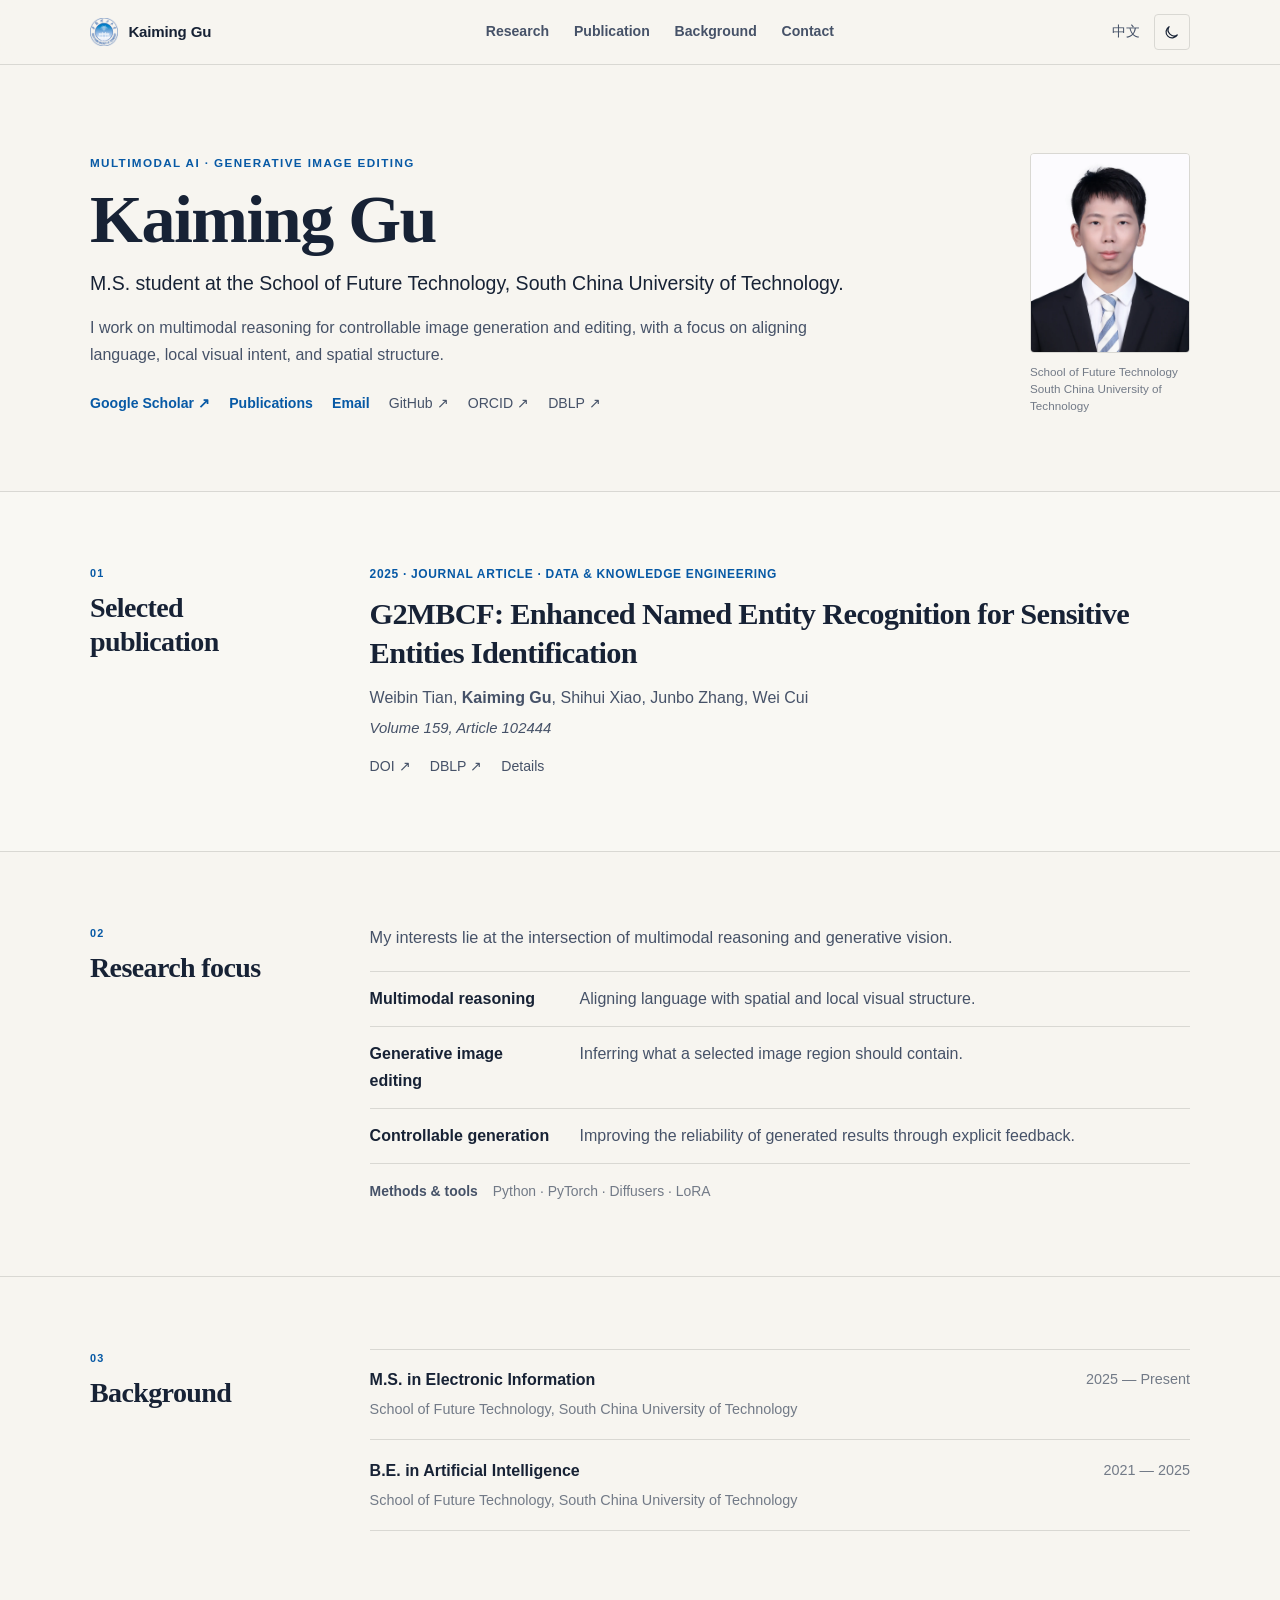
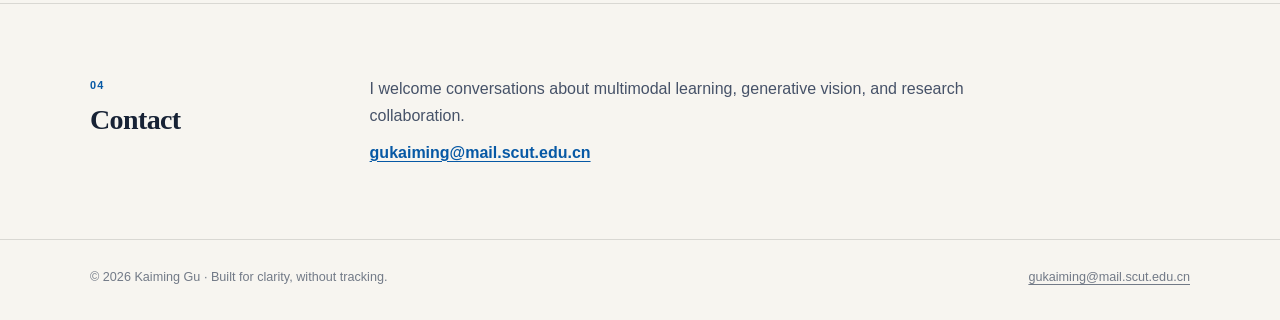
==== commit ed92ec97: "Refine academic homepage with editorial layout" ====
--- a/index.html
+++ b/index.html
@@ -65,15 +65,17 @@
           <span>Kaiming Gu</span>
         </a>
         <nav class="site-nav" data-site-nav aria-label="Primary navigation">
-          <a href="#about">About</a>
           <a href="#research">Research</a>
-          <a href="/publications/">Publications</a>
-          <a href="#education">Education</a>
+          <a href="#selected-publication">Publication</a>
+          <a href="#background">Background</a>
           <a href="#contact">Contact</a>
+          <button class="nav-theme-toggle mobile-theme-toggle" type="button" data-theme-toggle data-dark-label="Switch to dark mode" data-light-label="Switch to light mode" aria-label="Switch to dark mode" aria-pressed="false">
+            <span>Appearance</span><span data-theme-label>Dark</span>
+          </button>
         </nav>
         <div class="nav-actions">
           <a class="language-link" href="/zh/" lang="zh-CN" hreflang="zh-CN" aria-label="阅读中文版">中文</a>
-          <button class="icon-button" type="button" data-theme-toggle data-dark-label="Switch to dark mode" data-light-label="Switch to light mode" aria-label="Switch to dark mode" aria-pressed="false">
+          <button class="icon-button desktop-theme-toggle" type="button" data-theme-toggle data-dark-label="Switch to dark mode" data-light-label="Switch to light mode" aria-label="Switch to dark mode" aria-pressed="false">
             <svg class="theme-moon" viewBox="0 0 24 24" aria-hidden="true"><path d="M20.2 15.4A8.4 8.4 0 0 1 8.6 3.8 8.5 8.5 0 1 0 20.2 15.4Z" /></svg>
             <svg class="theme-sun" viewBox="0 0 24 24" aria-hidden="true"><circle cx="12" cy="12" r="3.8" /><path d="M12 2v2M12 20v2M4.9 4.9l1.4 1.4M17.7 17.7l1.4 1.4M2 12h2M20 12h2M4.9 19.1l1.4-1.4M17.7 6.3l1.4-1.4" /></svg>
           </button>
@@ -84,122 +86,79 @@
 
     <main id="main">
       <section class="hero" id="about">
-        <div class="container hero-grid">
-          <div class="portrait-panel">
+        <div class="container hero-layout">
+          <div class="hero-content">
+            <p class="eyebrow">Multimodal AI · Generative Image Editing</p>
+            <h1>Kaiming Gu</h1>
+            <p class="hero-subtitle">M.S. student at the School of Future Technology, South China University of Technology.</p>
+            <p class="hero-copy">I work on multimodal reasoning for controllable image generation and editing, with a focus on aligning language, local visual intent, and spatial structure.</p>
+            <nav class="profile-links" aria-label="Academic profiles and contact">
+              <a class="profile-link-primary" href="https://scholar.google.com/citations?user=Gk4uyN8AAAAJ&amp;hl=en" target="_blank" rel="me noreferrer">Google Scholar <span aria-hidden="true">↗</span></a>
+              <a class="profile-link-primary" href="/publications/">Publications</a>
+              <a class="profile-link-primary" href="mailto:gukaiming@mail.scut.edu.cn">Email</a>
+              <a href="https://github.com/Kerwin426" target="_blank" rel="me noreferrer">GitHub <span aria-hidden="true">↗</span></a>
+              <a href="https://orcid.org/0009-0005-8062-7763" target="_blank" rel="me noreferrer">ORCID <span aria-hidden="true">↗</span></a>
+              <a href="https://dblp.org/pid/245/8436.html" target="_blank" rel="me noreferrer">DBLP <span aria-hidden="true">↗</span></a>
+            </nav>
+          </div>
+          <figure class="portrait-figure">
             <picture>
               <source srcset="/assets/img/profile.webp" type="image/webp" />
               <img class="portrait" src="/assets/img/profile.jpg" alt="Portrait of Kaiming Gu" width="720" height="900" fetchpriority="high" />
             </picture>
-            <div class="affiliation-badge">
-              <img src="/assets/img/scut-emblem.png" alt="South China University of Technology emblem" width="38" height="38" />
-              <span>School of Future Technology<br />South China University of Technology</span>
-            </div>
-          </div>
+            <figcaption>School of Future Technology<br />South China University of Technology</figcaption>
+          </figure>
+        </div>
+      </section>
+
+      <section class="section section-publication" id="selected-publication">
+        <div class="container editorial-grid">
+          <header class="section-heading"><span class="section-index">01</span><h2>Selected publication</h2></header>
+          <article class="publication-entry">
+            <p class="publication-meta">2025 · Journal article · Data &amp; Knowledge Engineering</p>
+            <h3>G2MBCF: Enhanced Named Entity Recognition for Sensitive Entities Identification</h3>
+            <p class="authors">Weibin Tian, <strong>Kaiming Gu</strong>, Shihui Xiao, Junbo Zhang, Wei Cui</p>
+            <p class="venue">Volume 159, Article 102444</p>
+            <nav class="text-links" aria-label="Publication links">
+              <a href="https://doi.org/10.1016/j.datak.2025.102444" target="_blank" rel="noreferrer">DOI <span aria-hidden="true">↗</span></a>
+              <a href="https://dblp.org/rec/journals/dke/TianGXZC25.html" target="_blank" rel="noreferrer">DBLP <span aria-hidden="true">↗</span></a>
+              <a href="/publications/">Details</a>
+            </nav>
+          </article>
+        </div>
+      </section>
+
+      <section class="section" id="research">
+        <div class="container editorial-grid">
+          <header class="section-heading"><span class="section-index">02</span><h2>Research focus</h2></header>
           <div>
-            <p class="eyebrow">Multimodal AI · Generative Intelligence</p>
-            <h1>Kaiming Gu</h1>
-            <p class="hero-subtitle">M.S. Student in Electronic Information at South China University of Technology</p>
-            <p class="hero-copy">I study how multimodal models understand localized visual intent and produce controllable, reliable image edits. My research interests span multimodal large language models, AIGC, and generative image editing.</p>
-            <div class="hero-actions">
-              <a class="button button-primary" href="mailto:gukaiming@mail.scut.edu.cn">Email me</a>
-              <a class="button" href="https://scholar.google.com/citations?user=Gk4uyN8AAAAJ&amp;hl=en" target="_blank" rel="me noreferrer">Google Scholar</a>
-              <a class="button" href="https://github.com/Kerwin426" target="_blank" rel="me noreferrer">GitHub</a>
-            </div>
+            <p class="section-intro">My interests lie at the intersection of multimodal reasoning and generative vision.</p>
+            <dl class="research-list">
+              <div><dt>Multimodal reasoning</dt><dd>Aligning language with spatial and local visual structure.</dd></div>
+              <div><dt>Generative image editing</dt><dd>Inferring what a selected image region should contain.</dd></div>
+              <div><dt>Controllable generation</dt><dd>Improving the reliability of generated results through explicit feedback.</dd></div>
+            </dl>
+            <p class="methods-line"><span>Methods &amp; tools</span> Python · PyTorch · Diffusers · LoRA</p>
           </div>
         </div>
       </section>
 
-      <section class="section" id="research">
-        <div class="container section-grid">
-          <div class="section-label"><span class="section-index">01</span><h2>Research</h2></div>
-          <div>
-            <div class="prose">
-              <p>My current interests sit at the intersection of multimodal reasoning and generative vision. I am particularly interested in systems that can infer what a local image region should contain, align language with spatial structure, and improve generated results through controllable feedback.</p>
-            </div>
-            <div class="interest-list" aria-label="Research interests">
-              <span>Multimodal LLMs</span><span>AIGC</span><span>Generative Image Editing</span><span>Vision-Language Models</span>
-            </div>
+      <section class="section" id="background">
+        <div class="container editorial-grid">
+          <header class="section-heading"><span class="section-index">03</span><h2>Background</h2></header>
+          <div class="education-list">
+            <article class="education-row"><div><h3>M.S. in Electronic Information</h3><p>School of Future Technology, South China University of Technology</p></div><time>2025 — Present</time></article>
+            <article class="education-row"><div><h3>B.E. in Artificial Intelligence</h3><p>School of Future Technology, South China University of Technology</p></div><time>2021 — 2025</time></article>
           </div>
         </div>
       </section>
 
-      <section class="section" id="selected-publication">
-        <div class="container section-grid">
-          <div class="section-label"><span class="section-index">02</span><h2>Selected publication</h2></div>
-          <article class="publication-card">
-            <p class="publication-meta">Data &amp; Knowledge Engineering · 2025</p>
-            <h3>G2MBCF: Enhanced Named Entity Recognition for Sensitive Entities Identification</h3>
-            <p class="authors">Weibin Tian, <strong>Kaiming Gu</strong>, Shihui Xiao, Junbo Zhang, Wei Cui</p>
-            <p class="venue">Data &amp; Knowledge Engineering, Volume 159, Article 102444</p>
-            <div class="link-row">
-              <a href="https://doi.org/10.1016/j.datak.2025.102444" target="_blank" rel="noreferrer">DOI</a>
-              <a href="https://dblp.org/rec/journals/dke/TianGXZC25.html" target="_blank" rel="noreferrer">DBLP</a>
-              <a href="/publications/">Publication details</a>
-            </div>
-          </article>
-        </div>
-      </section>
-
-      <section class="section" id="news">
-        <div class="container section-grid">
-          <div class="section-label"><span class="section-index">03</span><h2>News</h2></div>
-          <ul class="timeline">
-            <li>
-              <time datetime="2025-09">Sep 2025</time>
-              <div><strong>Started my M.S. studies at SCUT.</strong><p>Electronic Information, School of Future Technology.</p></div>
-            </li>
-            <li>
-              <time datetime="2025">2025</time>
-              <div><strong>G2MBCF was published in Data &amp; Knowledge Engineering.</strong><p>Volume 159, Article 102444.</p></div>
-            </li>
-            <li>
-              <time datetime="2025-06">Jun 2025</time>
-              <div><strong>Received my B.E. in Artificial Intelligence from SCUT.</strong><p>Continued to postgraduate study through recommendation-based admission.</p></div>
-            </li>
-          </ul>
-        </div>
-      </section>
-
-      <section class="section" id="education">
-        <div class="container section-grid">
-          <div class="section-label"><span class="section-index">04</span><h2>Education</h2></div>
-          <div class="education-list">
-            <article class="education-card">
-              <div><h3>South China University of Technology</h3><p>M.S. in Electronic Information · School of Future Technology</p></div>
-              <time>2025 — Present</time>
-            </article>
-            <article class="education-card">
-              <div><h3>South China University of Technology</h3><p>B.E. in Artificial Intelligence · School of Future Technology</p></div>
-              <time>2021 — 2025</time>
-            </article>
-          </div>
-        </div>
-      </section>
-
-      <section class="section" id="skills">
-        <div class="container section-grid">
-          <div class="section-label"><span class="section-index">05</span><h2>Technical profile</h2></div>
-          <ul class="skill-grid">
-            <li><strong>Research stack</strong><span>Python · PyTorch · Diffusers · LoRA</span></li>
-            <li><strong>Research areas</strong><span>Multimodal learning · Generative vision · AIGC</span></li>
-            <li><strong>Development</strong><span>Git · Reproducible experiments · Model evaluation</span></li>
-            <li><strong>Languages</strong><span>Chinese (native) · English (CET-6)</span></li>
-          </ul>
-        </div>
-      </section>
-
       <section class="section" id="contact">
-        <div class="container section-grid">
-          <div class="section-label"><span class="section-index">06</span><h2>Connect</h2></div>
-          <div>
-            <div class="prose"><p>I welcome conversations about multimodal learning, generative vision, and research collaboration. The best way to reach me is by email.</p></div>
-            <div class="hero-actions">
-              <a class="button button-primary" href="mailto:gukaiming@mail.scut.edu.cn">Email</a>
-              <a class="button" href="https://github.com/Kerwin426" target="_blank" rel="me noreferrer">GitHub</a>
-              <a class="button" href="https://scholar.google.com/citations?user=Gk4uyN8AAAAJ&amp;hl=en" target="_blank" rel="me noreferrer">Google Scholar</a>
-              <a class="button" href="https://orcid.org/0009-0005-8062-7763" target="_blank" rel="me noreferrer">ORCID</a>
-              <a class="button" href="https://dblp.org/pid/245/8436.html" target="_blank" rel="me noreferrer">DBLP</a>
-            </div>
+        <div class="container editorial-grid">
+          <header class="section-heading"><span class="section-index">04</span><h2>Contact</h2></header>
+          <div class="contact-copy">
+            <p>I welcome conversations about multimodal learning, generative vision, and research collaboration.</p>
+            <a class="email-link" href="mailto:gukaiming@mail.scut.edu.cn">gukaiming@mail.scut.edu.cn</a>
           </div>
         </div>
       </section>
--- a/assets/css/site.css
+++ b/assets/css/site.css
@@ -1,106 +1,70 @@
 :root {
   color-scheme: light;
-  --bg: #f5f3ee;
-  --bg-elevated: #fbfaf7;
-  --surface: rgba(255, 255, 255, 0.82);
-  --surface-solid: #ffffff;
-  --text: #182231;
-  --text-soft: #405066;
-  --muted: #6c7888;
-  --line: rgba(24, 34, 49, 0.13);
-  --line-strong: rgba(24, 34, 49, 0.22);
+  --bg: #f7f5f0;
+  --surface: #fcfbf8;
+  --text: #172235;
+  --text-soft: #465268;
+  --muted: #727a87;
+  --line: #d9d8d3;
+  --line-strong: #bfc2c6;
   --blue: #0759a5;
-  --blue-strong: #004787;
-  --blue-soft: #e6f1fb;
-  --cyan: #1a93c9;
-  --shadow: 0 24px 70px rgba(31, 48, 67, 0.11);
-  --shadow-soft: 0 12px 36px rgba(31, 48, 67, 0.08);
-  --radius-lg: 28px;
-  --radius-md: 18px;
-  --max: 1160px;
+  --blue-strong: #004783;
+  --header-bg: rgba(247, 245, 240, 0.94);
+  --max: 1100px;
 }
 
 [data-theme="dark"] {
   color-scheme: dark;
-  --bg: #0b1420;
-  --bg-elevated: #0e1927;
-  --surface: rgba(18, 31, 47, 0.86);
-  --surface-solid: #121f2f;
-  --text: #edf3fa;
-  --text-soft: #c6d2df;
-  --muted: #97a8ba;
-  --line: rgba(215, 229, 243, 0.13);
-  --line-strong: rgba(215, 229, 243, 0.22);
-  --blue: #68baff;
-  --blue-strong: #9bd0ff;
-  --blue-soft: #172f46;
-  --cyan: #65c9ed;
-  --shadow: 0 24px 80px rgba(0, 0, 0, 0.28);
-  --shadow-soft: 0 12px 40px rgba(0, 0, 0, 0.22);
-}
-
-* {
-  box-sizing: border-box;
-}
+  --bg: #101722;
+  --surface: #151e2a;
+  --text: #edf1f5;
+  --text-soft: #bdc6d2;
+  --muted: #929dac;
+  --line: #2b3542;
+  --line-strong: #465364;
+  --blue: #78b9f4;
+  --blue-strong: #a2cff7;
+  --header-bg: rgba(16, 23, 34, 0.94);
+}
+
+* { box-sizing: border-box; }
 
 html {
   scroll-behavior: smooth;
-  scroll-padding-top: 96px;
+  scroll-padding-top: 84px;
 }
 
 body {
+  min-width: 320px;
   margin: 0;
-  min-width: 320px;
+  background: var(--bg);
   color: var(--text);
-  background:
-    radial-gradient(circle at 10% 3%, rgba(7, 89, 165, 0.1), transparent 27rem),
-    radial-gradient(circle at 91% 8%, rgba(26, 147, 201, 0.08), transparent 23rem),
-    var(--bg);
-  font-family: Inter, ui-sans-serif, -apple-system, BlinkMacSystemFont, "Segoe UI", "Noto Sans", "Noto Sans CJK SC", "Microsoft YaHei", sans-serif;
+  font-family: ui-sans-serif, -apple-system, BlinkMacSystemFont, "Segoe UI", "Noto Sans", "Noto Sans CJK SC", "Microsoft YaHei", sans-serif;
   font-size: 16px;
-  line-height: 1.72;
+  line-height: 1.68;
   text-rendering: optimizeLegibility;
   -webkit-font-smoothing: antialiased;
 }
 
-body::before {
-  position: fixed;
-  inset: 0;
-  z-index: -1;
-  background-image: linear-gradient(rgba(7, 89, 165, 0.025) 1px, transparent 1px), linear-gradient(90deg, rgba(7, 89, 165, 0.025) 1px, transparent 1px);
-  background-size: 36px 36px;
-  content: "";
-  mask-image: linear-gradient(to bottom, black, transparent 58%);
-  pointer-events: none;
-}
-
 a {
   color: var(--blue);
   text-decoration-thickness: 1px;
-  text-underline-offset: 0.18em;
-}
-
-a:hover {
-  color: var(--blue-strong);
-}
-
-img {
-  display: block;
-  max-width: 100%;
-}
-
-button,
-a {
-  -webkit-tap-highlight-color: transparent;
-}
-
-button {
-  font: inherit;
-}
+  text-underline-offset: 0.2em;
+}
+
+a:hover { color: var(--blue-strong); }
+img { display: block; max-width: 100%; }
+button, a { -webkit-tap-highlight-color: transparent; }
+button { font: inherit; }
 
 :focus-visible {
-  outline: 3px solid color-mix(in srgb, var(--blue) 55%, transparent);
-  outline-offset: 3px;
+  outline: 2px solid var(--blue);
+  outline-offset: 4px;
+}
+
+.container {
+  width: min(var(--max), calc(100% - 3rem));
+  margin-inline: auto;
 }
 
 .skip-link {
@@ -109,547 +73,423 @@
   left: 0.75rem;
   z-index: 1000;
   transform: translateY(-180%);
-  border-radius: 999px;
-  padding: 0.65rem 1rem;
-  background: var(--surface-solid);
-  box-shadow: var(--shadow-soft);
+  border: 1px solid var(--line);
+  padding: 0.55rem 0.8rem;
+  background: var(--surface);
   color: var(--text);
-  font-weight: 700;
-}
-
-.skip-link:focus {
-  transform: translateY(0);
-}
-
-.container {
-  width: min(var(--max), calc(100% - 2.5rem));
-  margin-inline: auto;
-}
+  font-weight: 650;
+}
+
+.skip-link:focus { transform: translateY(0); }
 
 .site-header {
   position: sticky;
   top: 0;
   z-index: 100;
   border-bottom: 1px solid var(--line);
-  background: color-mix(in srgb, var(--bg) 84%, transparent);
-  backdrop-filter: blur(18px) saturate(145%);
+  background: var(--header-bg);
+  backdrop-filter: blur(12px);
 }
 
 .nav-shell {
-  min-height: 72px;
+  min-height: 64px;
   display: flex;
   align-items: center;
   justify-content: space-between;
-  gap: 1.25rem;
+  gap: 1.5rem;
 }
 
 .brand {
   display: inline-flex;
   align-items: center;
-  gap: 0.72rem;
+  gap: 0.65rem;
   color: var(--text);
   text-decoration: none;
-  font-weight: 800;
-  letter-spacing: -0.02em;
+  font-size: 0.94rem;
+  font-weight: 680;
+  letter-spacing: -0.01em;
   white-space: nowrap;
 }
 
 .brand-mark {
-  width: 34px;
-  height: 34px;
+  width: 28px;
+  height: 28px;
   object-fit: contain;
 }
 
-.nav-actions,
-.site-nav {
+.site-nav, .nav-actions {
   display: flex;
   align-items: center;
 }
 
-.nav-actions {
-  gap: 0.55rem;
-}
-
-.site-nav {
-  gap: 0.15rem;
-}
-
-.site-nav a,
-.language-link {
-  border-radius: 999px;
-  padding: 0.52rem 0.78rem;
+.site-nav { gap: 1.55rem; }
+
+.site-nav a, .language-link {
   color: var(--text-soft);
   text-decoration: none;
-  font-size: 0.91rem;
-  font-weight: 650;
+  font-size: 0.88rem;
+  font-weight: 560;
 }
 
 .site-nav a:hover,
 .site-nav a[aria-current="page"],
-.language-link:hover {
-  background: var(--blue-soft);
-  color: var(--blue-strong);
-}
-
-.icon-button,
-.menu-button {
-  width: 40px;
-  height: 40px;
+.language-link:hover { color: var(--blue); }
+
+.nav-actions { gap: 0.7rem; }
+.language-link { padding: 0.35rem 0.2rem; }
+
+.icon-button, .menu-button {
+  width: 36px;
+  height: 36px;
   border: 1px solid var(--line);
-  border-radius: 50%;
+  border-radius: 4px;
   display: inline-grid;
   place-items: center;
-  background: var(--surface);
+  background: transparent;
   color: var(--text);
   cursor: pointer;
 }
 
-.icon-button:hover,
-.menu-button:hover {
+.icon-button:hover, .menu-button:hover {
   border-color: var(--line-strong);
-  background: var(--surface-solid);
+  background: var(--surface);
 }
 
 .icon-button svg {
-  width: 18px;
-  height: 18px;
+  width: 17px;
+  height: 17px;
   fill: none;
   stroke: currentColor;
   stroke-linecap: round;
   stroke-linejoin: round;
-  stroke-width: 1.8;
-}
-
-.theme-sun,
-[data-theme="dark"] .theme-moon {
-  display: none;
-}
-
-[data-theme="dark"] .theme-sun {
-  display: block;
-}
-
-.menu-button {
-  display: none;
-}
+  stroke-width: 1.7;
+}
+
+.theme-sun, [data-theme="dark"] .theme-moon { display: none; }
+[data-theme="dark"] .theme-sun { display: block; }
+.menu-button, .mobile-theme-toggle { display: none; }
 
 .menu-button span {
-  width: 17px;
-  height: 2px;
-  border-radius: 999px;
+  width: 16px;
+  height: 1.5px;
   background: currentColor;
   box-shadow: 0 -5px currentColor, 0 5px currentColor;
 }
 
 .hero {
-  padding: clamp(3.6rem, 8vw, 7.2rem) 0 clamp(3.5rem, 7vw, 6.25rem);
-}
-
-.hero-grid {
+  padding: clamp(3.75rem, 7vw, 5.5rem) 0 clamp(3.5rem, 6vw, 4.75rem);
+}
+
+.hero-layout {
   display: grid;
-  grid-template-columns: minmax(200px, 236px) minmax(0, 1fr);
-  gap: clamp(2.25rem, 6vw, 5.6rem);
-  align-items: center;
-}
-
-.portrait-panel {
-  position: relative;
-}
-
-.portrait-panel::before {
-  position: absolute;
-  inset: -18px 22px 22px -18px;
-  z-index: -1;
-  border-radius: 34px;
-  border: 1px solid color-mix(in srgb, var(--blue) 28%, transparent);
-  content: "";
+  grid-template-columns: minmax(0, 1fr) 160px;
+  align-items: start;
+  gap: clamp(3rem, 8vw, 7rem);
+}
+
+.hero-content { max-width: 790px; }
+
+.eyebrow {
+  margin: 0 0 0.8rem;
+  color: var(--blue);
+  font-size: 0.73rem;
+  font-weight: 720;
+  letter-spacing: 0.12em;
+  text-transform: uppercase;
+}
+
+h1, h2, h3, p { margin-top: 0; }
+
+h1, h2, h3 {
+  color: var(--text);
+  font-family: Georgia, "Noto Serif", "Noto Serif CJK SC", "Songti SC", serif;
+  font-weight: 600;
+  letter-spacing: -0.022em;
+}
+
+h1 {
+  margin-bottom: 1rem;
+  font-size: clamp(3.2rem, 5.4vw, 4.25rem);
+  line-height: 1;
+}
+
+.hero-subtitle {
+  max-width: 760px;
+  margin-bottom: 1rem;
+  color: var(--text);
+  font-size: clamp(1.05rem, 1.8vw, 1.22rem);
+  font-weight: 540;
+  line-height: 1.5;
+}
+
+.hero-copy {
+  max-width: 720px;
+  margin-bottom: 1.45rem;
+  color: var(--text-soft);
+  font-size: 1rem;
+}
+
+.portrait-figure {
+  width: 160px;
+  margin: 0;
 }
 
 .portrait {
-  width: 100%;
-  height: auto;
-  aspect-ratio: 4 / 5;
+  width: 160px;
+  height: 200px;
+  border: 1px solid var(--line);
+  border-radius: 4px;
   object-fit: cover;
-  border: 1px solid var(--line);
-  border-radius: 30px;
-  background: var(--bg-elevated);
-  box-shadow: var(--shadow);
-}
-
-.affiliation-badge {
-  width: calc(100% - 2rem);
-  margin: -1.7rem auto 0;
-  position: relative;
-  display: flex;
-  align-items: center;
-  gap: 0.7rem;
-  border: 1px solid var(--line);
-  border-radius: 18px;
-  padding: 0.78rem 0.9rem;
-  background: color-mix(in srgb, var(--surface-solid) 90%, transparent);
-  box-shadow: var(--shadow-soft);
-  backdrop-filter: blur(12px);
-  color: var(--text-soft);
-  font-size: 0.78rem;
-  font-weight: 700;
-  line-height: 1.35;
-}
-
-.affiliation-badge img {
-  width: 38px;
-  height: 38px;
-  object-fit: contain;
-  flex: 0 0 auto;
-}
-
-.eyebrow {
-  margin: 0 0 1rem;
-  color: var(--blue);
-  font-size: 0.78rem;
-  font-weight: 800;
-  letter-spacing: 0.13em;
-  text-transform: uppercase;
-}
-
-h1,
-h2,
-h3,
-p {
-  margin-top: 0;
-}
-
-h1,
-h2,
-h3 {
-  font-family: Georgia, "Noto Serif", "Noto Serif CJK SC", "Songti SC", serif;
-  color: var(--text);
-  letter-spacing: -0.025em;
-}
-
-h1 {
-  max-width: 760px;
-  margin-bottom: 1.2rem;
-  font-size: clamp(3rem, 7vw, 5.65rem);
-  line-height: 0.99;
-  font-weight: 700;
-}
-
-.hero-subtitle {
-  margin-bottom: 1.35rem;
-  color: var(--text-soft);
-  font-size: clamp(1.12rem, 2vw, 1.42rem);
-  font-weight: 680;
-}
-
-.hero-copy {
-  max-width: 760px;
-  margin-bottom: 1.65rem;
-  color: var(--text-soft);
-  font-size: 1.06rem;
-}
-
-.hero-actions,
-.link-row,
-.interest-list {
+  background: var(--surface);
+}
+
+.portrait-figure figcaption {
+  margin-top: 0.7rem;
+  color: var(--muted);
+  font-size: 0.73rem;
+  line-height: 1.45;
+}
+
+.profile-links, .text-links {
   display: flex;
   flex-wrap: wrap;
-  gap: 0.7rem;
+  align-items: center;
+  gap: 0.45rem 1.2rem;
+}
+
+.profile-links a, .text-links a {
+  color: var(--text-soft);
+  text-decoration: underline;
+  text-decoration-color: transparent;
+  font-size: 0.88rem;
+  font-weight: 520;
+}
+
+.profile-links a:hover, .text-links a:hover {
+  color: var(--blue);
+  text-decoration-color: currentColor;
+}
+
+.profile-links .profile-link-primary {
+  color: var(--blue);
+  font-weight: 650;
+}
+
+.section {
+  border-top: 1px solid var(--line);
+  padding: clamp(3rem, 6vw, 4.5rem) 0;
+}
+
+.section-publication {
+  background: color-mix(in srgb, var(--surface) 50%, transparent);
+}
+
+.editorial-grid {
+  display: grid;
+  grid-template-columns: 190px minmax(0, 1fr);
+  gap: clamp(2.5rem, 7vw, 6.25rem);
+}
+
+.section-heading h2 {
+  margin-bottom: 0;
+  font-size: clamp(1.35rem, 2.6vw, 1.75rem);
+  line-height: 1.2;
+}
+
+.section-index {
+  display: block;
+  margin-bottom: 0.55rem;
+  color: var(--blue);
+  font-size: 0.68rem;
+  font-weight: 720;
+  letter-spacing: 0.12em;
+}
+
+.publication-entry h3 {
+  max-width: 800px;
+  margin-bottom: 0.7rem;
+  font-size: clamp(1.35rem, 3vw, 1.9rem);
+  line-height: 1.3;
+}
+
+.publication-meta {
+  margin-bottom: 0.65rem;
+  color: var(--blue);
+  font-size: 0.75rem;
+  font-weight: 680;
+  letter-spacing: 0.055em;
+  text-transform: uppercase;
+}
+
+.authors, .venue { color: var(--text-soft); }
+.authors { margin-bottom: 0.25rem; }
+
+.venue {
+  margin-bottom: 0.9rem;
+  font-size: 0.93rem;
+  font-style: italic;
+}
+
+.section-intro {
+  max-width: 720px;
+  margin-bottom: 1.25rem;
+  color: var(--text-soft);
+  font-size: 1.02rem;
+}
+
+.research-list {
+  margin: 0;
+  border-top: 1px solid var(--line);
+}
+
+.research-list div {
+  display: grid;
+  grid-template-columns: 190px minmax(0, 1fr);
+  gap: 1.25rem;
+  border-bottom: 1px solid var(--line);
+  padding: 0.85rem 0;
+}
+
+.research-list dt {
+  color: var(--text);
+  font-weight: 650;
+}
+
+.research-list dd {
+  margin: 0;
+  color: var(--text-soft);
+}
+
+.methods-line {
+  margin: 1rem 0 0;
+  color: var(--muted);
+  font-size: 0.87rem;
+}
+
+.methods-line span {
+  margin-right: 0.7rem;
+  color: var(--text-soft);
+  font-weight: 650;
+}
+
+.education-list { border-top: 1px solid var(--line); }
+
+.education-row {
+  display: grid;
+  grid-template-columns: minmax(0, 1fr) auto;
+  gap: 1.5rem;
+  border-bottom: 1px solid var(--line);
+  padding: 1.1rem 0;
+}
+
+.education-row h3 {
+  margin-bottom: 0.2rem;
+  font-family: inherit;
+  font-size: 1rem;
+  font-weight: 650;
+  letter-spacing: 0;
+}
+
+.education-row p, .education-row time {
+  margin: 0;
+  color: var(--muted);
+  font-size: 0.9rem;
+}
+
+.education-row time { white-space: nowrap; }
+
+.contact-copy p {
+  max-width: 650px;
+  margin-bottom: 0.65rem;
+  color: var(--text-soft);
+}
+
+.email-link {
+  font-size: 1rem;
+  font-weight: 620;
+}
+
+.page-hero { padding: clamp(3.5rem, 7vw, 5rem) 0 2.5rem; }
+
+.page-hero h1 {
+  max-width: 780px;
+  margin-bottom: 1rem;
+  font-size: clamp(2.8rem, 6vw, 4rem);
+}
+
+.page-hero p:not(.eyebrow) {
+  max-width: 670px;
+  color: var(--text-soft);
+}
+
+.publication-list { padding-bottom: clamp(3.5rem, 7vw, 5.5rem); }
+
+.publication-list .publication-entry,
+.publication-list .publication-card {
+  border-top: 1px solid var(--line);
+  border-bottom: 1px solid var(--line);
+  border-radius: 0;
+  padding: clamp(1.6rem, 4vw, 2.25rem) 0;
+  background: transparent;
+  box-shadow: none;
+}
+
+.publication-list .publication-card::after { display: none; }
+
+.publication-number {
+  margin-bottom: 0.7rem;
+  color: var(--muted);
+  font-size: 0.73rem;
+  font-weight: 650;
+  letter-spacing: 0.06em;
+  text-transform: uppercase;
+}
+
+.prose {
+  max-width: 760px;
+  color: var(--text-soft);
+}
+
+.link-row {
+  display: flex;
+  flex-wrap: wrap;
+  gap: 0.5rem 1.15rem;
+}
+
+.link-row a {
+  color: var(--blue);
+  font-size: 0.86rem;
+  font-weight: 620;
+}
+
+.error-main {
+  display: grid;
+  min-height: calc(100svh - 65px);
+  align-items: center;
+}
+
+.error-main .page-hero { width: 100%; }
+
+.error-main .hero-actions {
+  display: flex;
+  flex-wrap: wrap;
+  gap: 1rem;
 }
 
 .button {
-  min-height: 44px;
   display: inline-flex;
   align-items: center;
-  justify-content: center;
-  gap: 0.5rem;
-  border: 1px solid var(--line);
-  border-radius: 999px;
-  padding: 0.66rem 1rem;
-  background: var(--surface-solid);
-  color: var(--text);
+  min-height: 42px;
+  border-bottom: 1px solid currentColor;
+  color: var(--blue);
   text-decoration: none;
-  font-size: 0.92rem;
-  font-weight: 720;
-  box-shadow: 0 3px 0 rgba(24, 34, 49, 0.04);
-}
-
-.button:hover {
-  transform: translateY(-1px);
-  border-color: var(--line-strong);
-  color: var(--blue-strong);
-}
-
-.button-primary {
-  border-color: var(--blue-strong);
-  background: var(--blue-strong);
-  color: #ffffff;
-  box-shadow: 0 9px 24px rgba(0, 71, 135, 0.2);
-}
-
-.button-primary:hover {
-  color: #ffffff;
-  background: var(--blue);
-}
-
-.section {
-  padding: clamp(4.2rem, 8vw, 7rem) 0;
-  border-top: 1px solid var(--line);
-}
-
-.section-grid {
-  display: grid;
-  grid-template-columns: minmax(150px, 0.34fr) minmax(0, 1fr);
-  gap: clamp(2rem, 6vw, 5.4rem);
-}
-
-.section-label {
-  position: sticky;
-  top: 104px;
-  align-self: start;
-}
-
-.section-label h2 {
-  margin-bottom: 0.45rem;
-  font-size: clamp(1.42rem, 3vw, 2rem);
-}
-
-.section-index {
-  color: var(--blue);
-  font-size: 0.78rem;
-  font-weight: 800;
-  letter-spacing: 0.12em;
-}
-
-.prose {
-  max-width: 790px;
-  color: var(--text-soft);
-  font-size: 1.04rem;
-}
-
-.prose p:last-child {
-  margin-bottom: 0;
-}
-
-.interest-list {
-  margin-top: 1.6rem;
-}
-
-.interest-list span {
-  border: 1px solid color-mix(in srgb, var(--blue) 28%, var(--line));
-  border-radius: 999px;
-  padding: 0.48rem 0.78rem;
-  background: var(--blue-soft);
-  color: var(--blue-strong);
-  font-size: 0.86rem;
-  font-weight: 720;
-}
-
-.publication-card {
-  position: relative;
-  overflow: hidden;
-  border: 1px solid var(--line);
-  border-radius: var(--radius-lg);
-  padding: clamp(1.4rem, 4vw, 2.35rem);
-  background: var(--surface);
-  box-shadow: var(--shadow-soft);
-}
-
-.publication-card::after {
-  position: absolute;
-  width: 10rem;
-  height: 10rem;
-  right: -4rem;
-  bottom: -5rem;
-  border: 1.8rem solid color-mix(in srgb, var(--cyan) 13%, transparent);
-  border-radius: 50%;
-  content: "";
-}
-
-.publication-card > * {
-  position: relative;
-  z-index: 1;
-}
-
-.publication-meta {
-  margin-bottom: 0.85rem;
-  color: var(--blue);
-  font-size: 0.8rem;
-  font-weight: 800;
-  letter-spacing: 0.08em;
-  text-transform: uppercase;
-}
-
-.publication-card h3 {
-  max-width: 820px;
-  margin-bottom: 0.85rem;
-  font-size: clamp(1.35rem, 3vw, 2rem);
-  line-height: 1.3;
-}
-
-.authors,
-.venue {
-  color: var(--text-soft);
-}
-
-.authors {
-  margin-bottom: 0.35rem;
-}
-
-.venue {
-  margin-bottom: 1.25rem;
-  font-style: italic;
-}
-
-.link-row a {
-  min-height: 38px;
-  display: inline-flex;
-  align-items: center;
-  border: 1px solid var(--line);
-  border-radius: 999px;
-  padding: 0.4rem 0.72rem;
-  background: var(--surface-solid);
-  color: var(--text-soft);
-  text-decoration: none;
-  font-size: 0.84rem;
-  font-weight: 720;
-}
-
-.link-row a:hover {
-  color: var(--blue-strong);
-  border-color: var(--line-strong);
-}
-
-.timeline,
-.skill-grid {
-  margin: 0;
-  padding: 0;
-  list-style: none;
-}
-
-.timeline {
-  display: grid;
-  gap: 1rem;
-}
-
-.timeline li {
-  display: grid;
-  grid-template-columns: 8.5rem minmax(0, 1fr);
-  gap: 1.15rem;
-  border-bottom: 1px solid var(--line);
-  padding: 0 0 1rem;
-}
-
-.timeline time {
-  color: var(--blue);
-  font-weight: 780;
-}
-
-.timeline strong {
-  color: var(--text);
-}
-
-.timeline p {
-  margin: 0.2rem 0 0;
-  color: var(--muted);
-}
-
-.education-list {
-  display: grid;
-  gap: 1rem;
-}
-
-.education-card {
-  display: grid;
-  grid-template-columns: 1fr auto;
-  gap: 1.25rem;
-  border: 1px solid var(--line);
-  border-radius: var(--radius-md);
-  padding: 1.3rem 1.45rem;
-  background: var(--surface);
-}
-
-.education-card h3 {
-  margin-bottom: 0.25rem;
-  font-size: 1.15rem;
-}
-
-.education-card p,
-.education-card time {
-  margin: 0;
-  color: var(--muted);
-}
-
-.education-card time {
-  font-weight: 700;
-  white-space: nowrap;
-}
-
-.skill-grid {
-  display: grid;
-  grid-template-columns: repeat(2, minmax(0, 1fr));
-  gap: 0.9rem;
-}
-
-.skill-grid li {
-  border: 1px solid var(--line);
-  border-radius: var(--radius-md);
-  padding: 1.15rem 1.25rem;
-  background: var(--surface);
-}
-
-.skill-grid strong {
-  display: block;
-  margin-bottom: 0.3rem;
-  color: var(--text);
-}
-
-.skill-grid span {
-  color: var(--muted);
-  font-size: 0.94rem;
-}
-
-.page-hero {
-  padding: clamp(3.8rem, 8vw, 7rem) 0 3rem;
-}
-
-.page-hero h1 {
-  max-width: 850px;
-  font-size: clamp(2.8rem, 7vw, 5.25rem);
-}
-
-.page-hero p:not(.eyebrow) {
-  max-width: 720px;
-  color: var(--text-soft);
-  font-size: 1.06rem;
-}
-
-.error-main {
-  display: grid;
-  min-height: calc(100svh - 76px);
-  align-items: center;
-}
-
-.error-main .page-hero {
-  width: 100%;
-  padding-block: clamp(2.5rem, 8vw, 5rem);
-}
-
-.publication-list {
-  display: grid;
-  gap: 1.2rem;
-  padding-bottom: clamp(4rem, 8vw, 7rem);
-}
-
-.publication-number {
-  margin-bottom: 1rem;
-  color: var(--muted);
-  font-size: 0.82rem;
-  font-weight: 780;
+  font-size: 0.9rem;
+  font-weight: 620;
 }
 
 .site-footer {
   border-top: 1px solid var(--line);
-  padding: 2.1rem 0 2.5rem;
+  padding: 1.7rem 0 2rem;
 }
 
 .footer-row {
@@ -658,157 +498,145 @@
   justify-content: space-between;
   gap: 1rem;
   color: var(--muted);
-  font-size: 0.87rem;
-}
-
-.footer-row p {
-  margin: 0;
-}
-
-.footer-row a {
-  color: inherit;
-}
+  font-size: 0.79rem;
+}
+
+.footer-row p { margin: 0; }
+.footer-row a { color: inherit; }
 
 .visually-hidden {
   position: absolute;
   width: 1px;
   height: 1px;
+  margin: -1px;
   padding: 0;
-  margin: -1px;
   overflow: hidden;
   clip: rect(0, 0, 0, 0);
   white-space: nowrap;
   border: 0;
 }
 
-@media (max-width: 880px) {
+@media (max-width: 860px) {
   .site-nav {
     position: absolute;
-    top: calc(100% + 0.5rem);
-    right: 1.25rem;
-    left: 1.25rem;
+    top: calc(100% + 1px);
+    right: 1.5rem;
+    left: 1.5rem;
     display: none;
     align-items: stretch;
     flex-direction: column;
+    gap: 0;
     border: 1px solid var(--line);
-    border-radius: 20px;
-    padding: 0.55rem;
-    background: var(--surface-solid);
-    box-shadow: var(--shadow);
-  }
-
-  .site-nav.is-open {
+    border-top: 0;
+    padding: 0.55rem 1rem 0.8rem;
+    background: var(--surface);
+  }
+
+  .site-nav.is-open { display: flex; }
+
+  .site-nav a {
+    border-bottom: 1px solid var(--line);
+    padding: 0.7rem 0;
+  }
+
+  .mobile-theme-toggle {
     display: flex;
-  }
-
-  .site-nav a {
-    border-radius: 14px;
-    padding: 0.7rem 0.85rem;
-  }
-
-  .menu-button {
-    display: inline-grid;
-  }
-
-  .hero-grid {
-    grid-template-columns: 170px minmax(0, 1fr);
-    gap: 2.5rem;
+    align-items: center;
+    justify-content: space-between;
+    border: 0;
+    padding: 0.75rem 0 0.15rem;
+    background: transparent;
+    color: var(--text-soft);
+    cursor: pointer;
+    font-size: 0.88rem;
+  }
+
+  .desktop-theme-toggle { display: none; }
+  .menu-button { display: inline-grid; }
+}
+
+@media (max-width: 680px) {
+  .container { width: min(var(--max), calc(100% - 2rem)); }
+  .site-nav { right: 1rem; left: 1rem; }
+  .hero { padding: 2.7rem 0 2.6rem; }
+
+  .hero-layout {
+    grid-template-columns: minmax(0, 1fr) 104px;
+    gap: 1.25rem;
+  }
+
+  .hero-content { display: contents; }
+
+  .eyebrow {
+    grid-column: 1 / -1;
+    margin-bottom: 0;
   }
 
   h1 {
-    font-size: clamp(2.8rem, 8vw, 4.5rem);
-  }
-}
-
-@media (max-width: 680px) {
-  .container {
-    width: min(var(--max), calc(100% - 1.5rem));
-  }
-
-  .nav-shell {
-    min-height: 64px;
-  }
-
-  .brand-mark {
-    width: 31px;
-    height: 31px;
-  }
-
-  .language-link {
-    padding-inline: 0.6rem;
-  }
-
-  .hero {
-    padding-top: 3.4rem;
-  }
-
-  .hero-grid,
-  .section-grid {
+    grid-column: 1;
+    align-self: start;
+    margin: 0;
+    font-size: clamp(2.65rem, 13vw, 3.25rem);
+  }
+
+  .portrait-figure {
+    grid-column: 2;
+    grid-row: 2 / span 2;
+    width: 104px;
+    margin-top: 0.1rem;
+  }
+
+  .portrait { width: 104px; height: 130px; }
+  .portrait-figure figcaption { display: none; }
+
+  .hero-subtitle {
+    grid-column: 1;
+    margin: 0;
+    font-size: 0.93rem;
+    line-height: 1.5;
+  }
+
+  .hero-copy, .profile-links { grid-column: 1 / -1; }
+
+  .hero-copy {
+    margin: 0.4rem 0 0.15rem;
+    font-size: 0.95rem;
+  }
+
+  .profile-links { gap: 0.35rem 1rem; }
+  .section { padding: 2.7rem 0; }
+
+  .editorial-grid {
     grid-template-columns: 1fr;
-  }
-
-  .portrait-panel {
-    width: min(46vw, 168px);
-    margin-inline: auto;
-  }
-
-  .affiliation-badge {
-    width: calc(100% + 2rem);
-    margin-left: -1rem;
-    padding: 0.65rem 0.7rem;
-    font-size: 0.7rem;
-  }
-
-  .affiliation-badge img {
-    width: 32px;
-    height: 32px;
-  }
-
-  .hero-copy,
-  .hero-subtitle {
-    font-size: 1rem;
-  }
-
-  .section-label {
-    position: static;
-  }
-
-  .section-grid {
     gap: 1.4rem;
   }
 
-  .timeline li,
-  .education-card {
+  .section-heading {
+    display: flex;
+    align-items: baseline;
+    gap: 0.75rem;
+  }
+
+  .section-index { margin: 0; }
+
+  .research-list div {
+    grid-template-columns: 1fr;
+    gap: 0.15rem;
+  }
+
+  .education-row {
     grid-template-columns: 1fr;
     gap: 0.25rem;
-  }
-
-  .skill-grid {
-    grid-template-columns: 1fr;
   }
 
   .footer-row {
     align-items: flex-start;
     flex-direction: column;
-  }
-
-  .error-main {
-    min-height: calc(100svh - 64px);
-  }
-
-  .error-main .page-hero {
-    padding-block: 2.5rem;
+    gap: 0.35rem;
   }
 }
 
 @media (prefers-reduced-motion: reduce) {
-  html {
-    scroll-behavior: auto;
-  }
-
-  *,
-  *::before,
-  *::after {
-    transition-duration: 0.01ms !important;
-  }
-}
+  html { scroll-behavior: auto; }
+  *, *::before, *::after { transition-duration: 0.01ms !important; }
+}
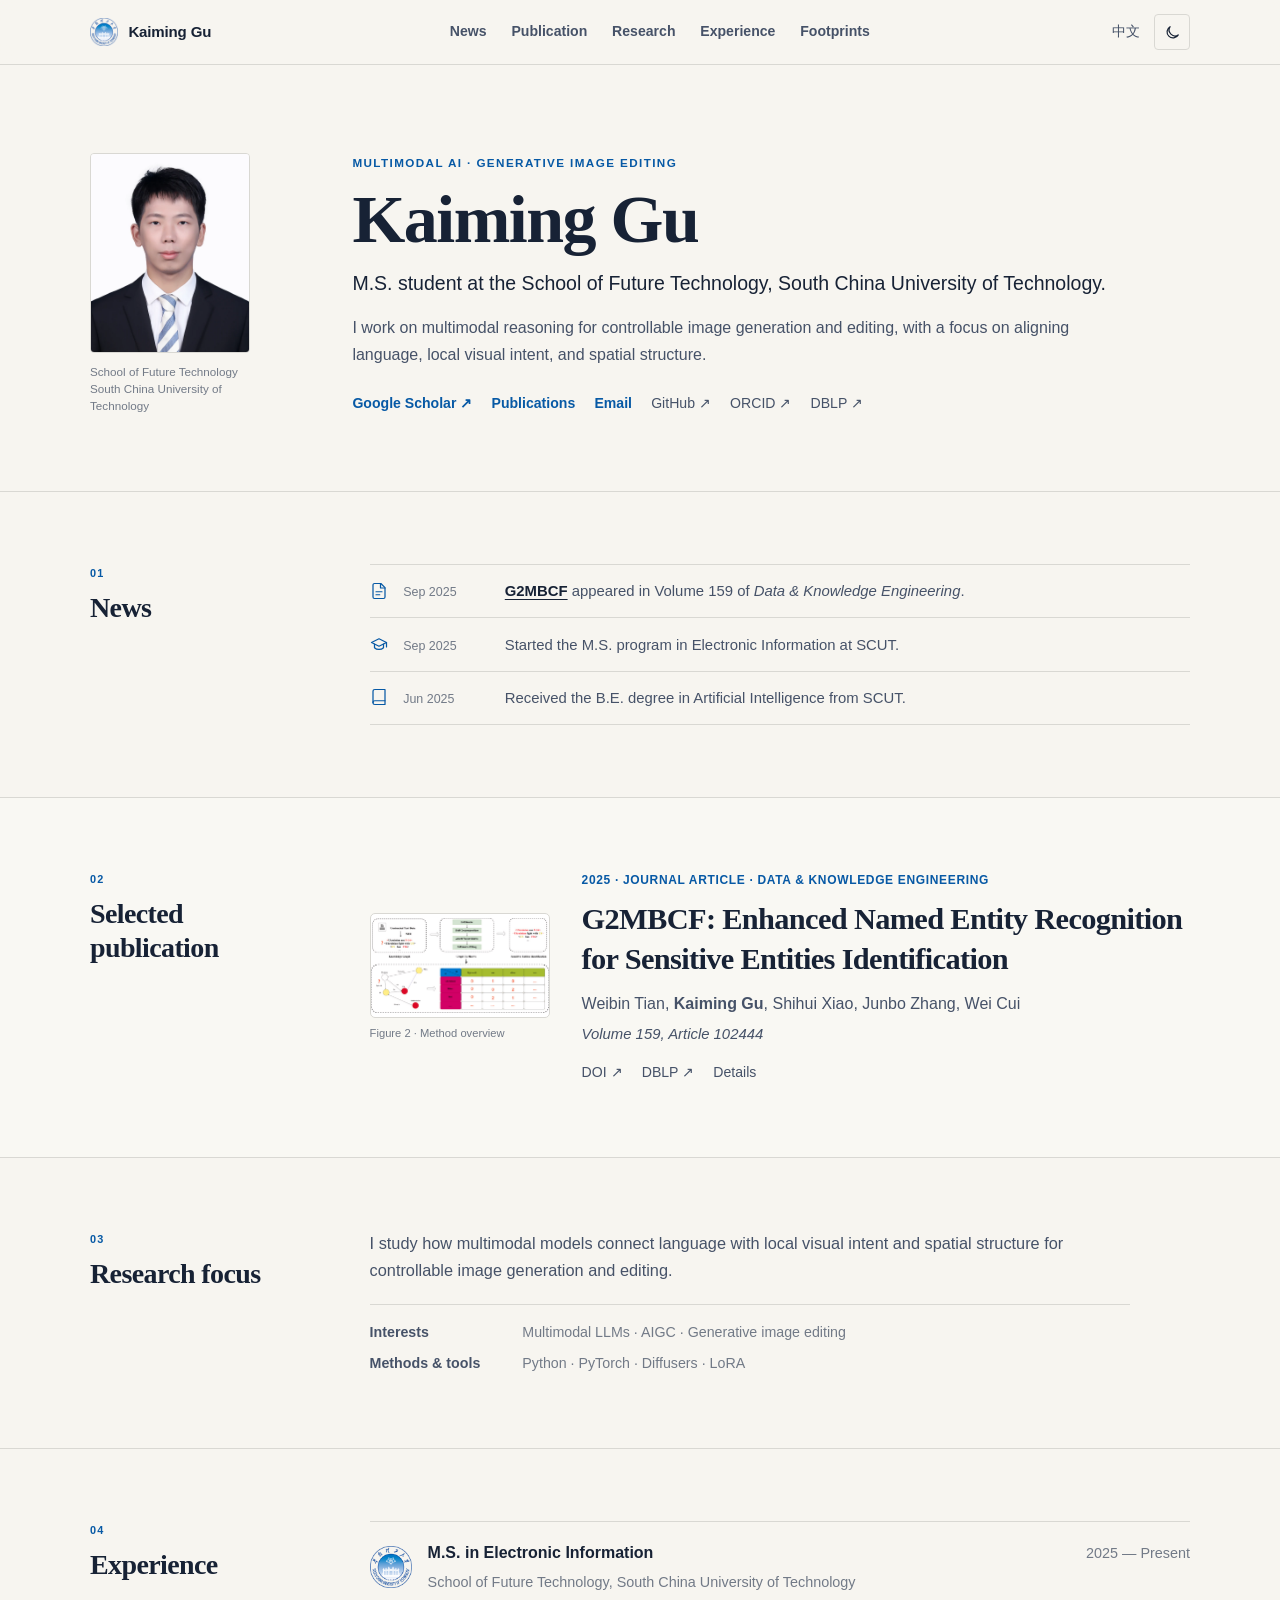
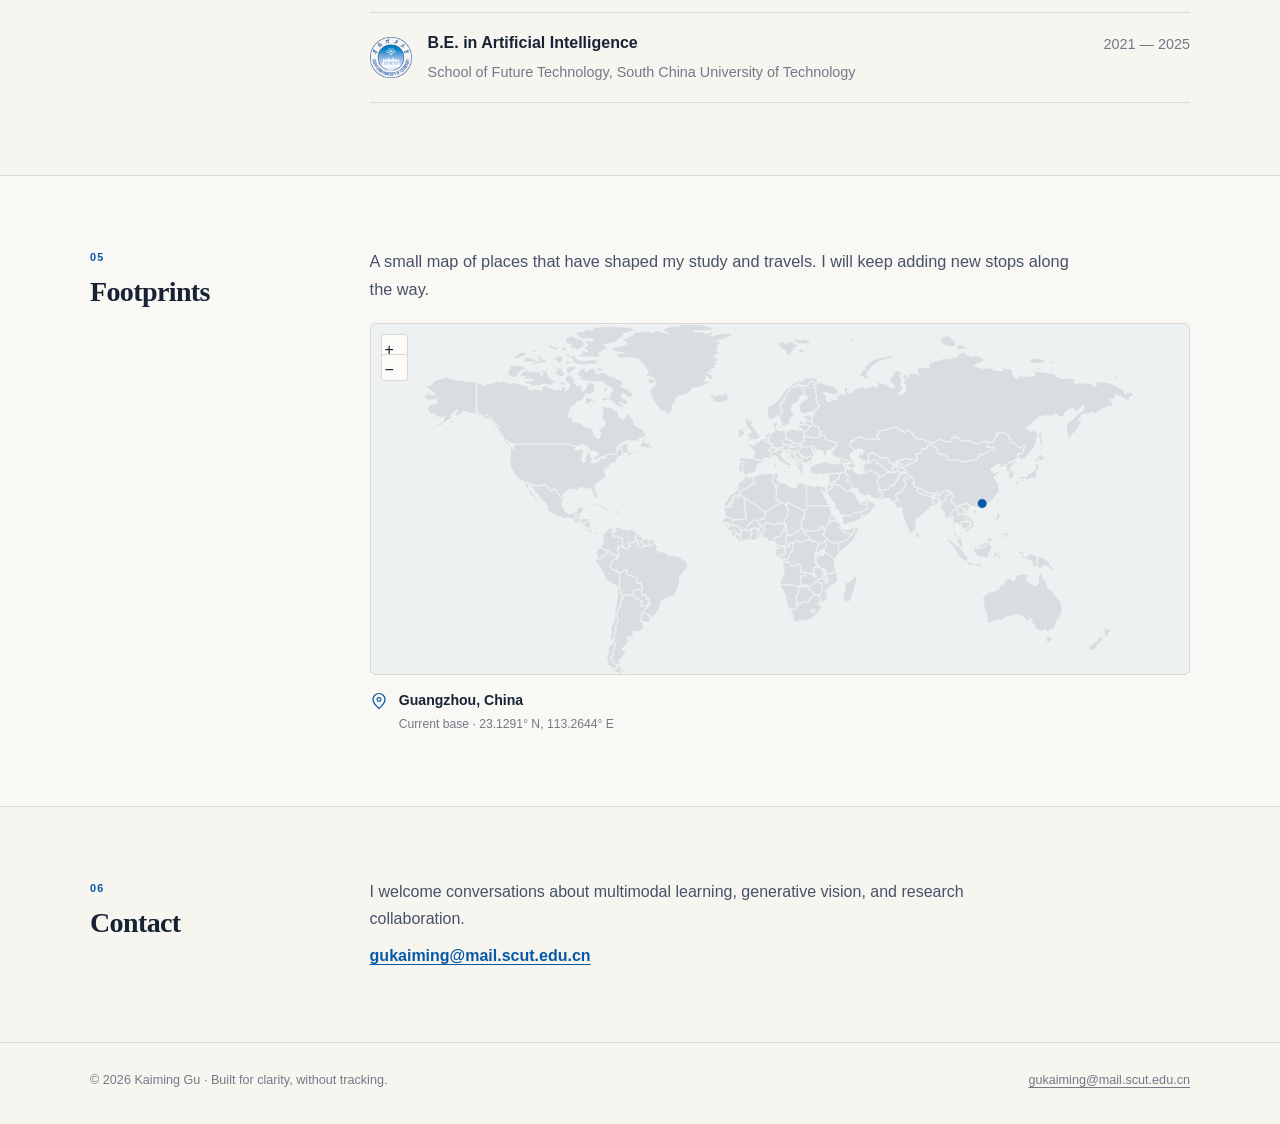
==== commit d07c784f: "Enrich homepage with news, visuals, and travel map" ====
--- a/index.html
+++ b/index.html
@@ -31,6 +31,7 @@
     <script>
       try { document.documentElement.dataset.theme = localStorage.getItem('site-theme') || (matchMedia('(prefers-color-scheme: dark)').matches ? 'dark' : 'light'); } catch (_) { document.documentElement.dataset.theme = 'light'; }
     </script>
+    <link rel="stylesheet" href="/assets/vendor/jsvectormap/jsvectormap.css" />
     <link rel="stylesheet" href="/assets/css/site.css" />
     <script type="application/ld+json">
       {
@@ -65,10 +66,11 @@
           <span>Kaiming Gu</span>
         </a>
         <nav class="site-nav" data-site-nav aria-label="Primary navigation">
+          <a href="#news">News</a>
+          <a href="#selected-publication">Publication</a>
           <a href="#research">Research</a>
-          <a href="#selected-publication">Publication</a>
-          <a href="#background">Background</a>
-          <a href="#contact">Contact</a>
+          <a href="#experience">Experience</a>
+          <a href="#footprints">Footprints</a>
           <button class="nav-theme-toggle mobile-theme-toggle" type="button" data-theme-toggle data-dark-label="Switch to dark mode" data-light-label="Switch to light mode" aria-label="Switch to dark mode" aria-pressed="false">
             <span>Appearance</span><span data-theme-label>Dark</span>
           </button>
@@ -111,51 +113,94 @@
         </div>
       </section>
 
+      <section class="section section-news" id="news">
+        <div class="container editorial-grid">
+          <header class="section-heading"><span class="section-index">01</span><h2>News</h2></header>
+          <div class="news-list" aria-label="Recent updates">
+            <article class="news-row">
+              <svg class="line-icon" viewBox="0 0 24 24" aria-hidden="true"><path d="M14.5 2H6a2 2 0 0 0-2 2v16a2 2 0 0 0 2 2h12a2 2 0 0 0 2-2V7.5Z"/><path d="M14 2v6h6M8 13h8M8 17h5"/></svg>
+              <time datetime="2025-09">Sep 2025</time>
+              <p><a href="https://doi.org/10.1016/j.datak.2025.102444" target="_blank" rel="noreferrer">G2MBCF</a> appeared in Volume 159 of <em>Data &amp; Knowledge Engineering</em>.</p>
+            </article>
+            <article class="news-row">
+              <svg class="line-icon" viewBox="0 0 24 24" aria-hidden="true"><path d="m2 10 10-5 10 5-10 5Z"/><path d="M6 12v5c3 3 9 3 12 0v-5M22 10v6"/></svg>
+              <time datetime="2025-09">Sep 2025</time>
+              <p>Started the M.S. program in Electronic Information at SCUT.</p>
+            </article>
+            <article class="news-row">
+              <svg class="line-icon" viewBox="0 0 24 24" aria-hidden="true"><path d="M4 19.5A2.5 2.5 0 0 1 6.5 17H20"/><path d="M6.5 2H20v20H6.5A2.5 2.5 0 0 1 4 19.5v-15A2.5 2.5 0 0 1 6.5 2Z"/></svg>
+              <time datetime="2025-06">Jun 2025</time>
+              <p>Received the B.E. degree in Artificial Intelligence from SCUT.</p>
+            </article>
+          </div>
+        </div>
+      </section>
+
       <section class="section section-publication" id="selected-publication">
         <div class="container editorial-grid">
-          <header class="section-heading"><span class="section-index">01</span><h2>Selected publication</h2></header>
-          <article class="publication-entry">
-            <p class="publication-meta">2025 · Journal article · Data &amp; Knowledge Engineering</p>
-            <h3>G2MBCF: Enhanced Named Entity Recognition for Sensitive Entities Identification</h3>
-            <p class="authors">Weibin Tian, <strong>Kaiming Gu</strong>, Shihui Xiao, Junbo Zhang, Wei Cui</p>
-            <p class="venue">Volume 159, Article 102444</p>
-            <nav class="text-links" aria-label="Publication links">
-              <a href="https://doi.org/10.1016/j.datak.2025.102444" target="_blank" rel="noreferrer">DOI <span aria-hidden="true">↗</span></a>
-              <a href="https://dblp.org/rec/journals/dke/TianGXZC25.html" target="_blank" rel="noreferrer">DBLP <span aria-hidden="true">↗</span></a>
-              <a href="/publications/">Details</a>
-            </nav>
+          <header class="section-heading"><span class="section-index">02</span><h2>Selected publication</h2></header>
+          <article class="publication-entry publication-with-visual">
+            <figure class="publication-figure">
+              <a href="https://doi.org/10.1016/j.datak.2025.102444" target="_blank" rel="noreferrer" aria-label="Open G2MBCF on the publisher website">
+                <img src="/assets/img/g2mbcf-figure2.jpg" alt="G2MBCF workflow from unstructured text and a knowledge graph to an entity-relation matrix and sensitive entity identification" width="715" height="415" loading="lazy" />
+              </a>
+              <figcaption>Figure 2 · Method overview</figcaption>
+            </figure>
+            <div class="publication-copy">
+              <p class="publication-meta">2025 · Journal article · Data &amp; Knowledge Engineering</p>
+              <h3>G2MBCF: Enhanced Named Entity Recognition for Sensitive Entities Identification</h3>
+              <p class="authors">Weibin Tian, <strong>Kaiming Gu</strong>, Shihui Xiao, Junbo Zhang, Wei Cui</p>
+              <p class="venue">Volume 159, Article 102444</p>
+              <nav class="text-links" aria-label="Publication links">
+                <a href="https://doi.org/10.1016/j.datak.2025.102444" target="_blank" rel="noreferrer">DOI <span aria-hidden="true">↗</span></a>
+                <a href="https://dblp.org/rec/journals/dke/TianGXZC25.html" target="_blank" rel="noreferrer">DBLP <span aria-hidden="true">↗</span></a>
+                <a href="/publications/">Details</a>
+              </nav>
+            </div>
           </article>
         </div>
       </section>
 
       <section class="section" id="research">
         <div class="container editorial-grid">
-          <header class="section-heading"><span class="section-index">02</span><h2>Research focus</h2></header>
+          <header class="section-heading"><span class="section-index">03</span><h2>Research focus</h2></header>
+          <div class="research-summary">
+            <p class="section-intro">I study how multimodal models connect language with local visual intent and spatial structure for controllable image generation and editing.</p>
+            <p class="interest-line"><span>Interests</span> Multimodal LLMs · AIGC · Generative image editing</p>
+            <p class="methods-line"><span>Methods &amp; tools</span> Python · PyTorch · Diffusers · LoRA</p>
+          </div>
+        </div>
+      </section>
+
+      <section class="section" id="experience">
+        <div class="container editorial-grid">
+          <header class="section-heading"><span class="section-index">04</span><h2>Experience</h2></header>
+          <div class="experience-list">
+            <article class="experience-row"><img src="/assets/img/scut-emblem.png" alt="" width="42" height="42" loading="lazy" /><div><h3>M.S. in Electronic Information</h3><p>School of Future Technology, South China University of Technology</p></div><time>2025 — Present</time></article>
+            <article class="experience-row"><img src="/assets/img/scut-emblem.png" alt="" width="42" height="42" loading="lazy" /><div><h3>B.E. in Artificial Intelligence</h3><p>School of Future Technology, South China University of Technology</p></div><time>2021 — 2025</time></article>
+          </div>
+        </div>
+      </section>
+
+      <section class="section section-footprints" id="footprints">
+        <div class="container editorial-grid">
+          <header class="section-heading"><span class="section-index">05</span><h2>Footprints</h2></header>
           <div>
-            <p class="section-intro">My interests lie at the intersection of multimodal reasoning and generative vision.</p>
-            <dl class="research-list">
-              <div><dt>Multimodal reasoning</dt><dd>Aligning language with spatial and local visual structure.</dd></div>
-              <div><dt>Generative image editing</dt><dd>Inferring what a selected image region should contain.</dd></div>
-              <div><dt>Controllable generation</dt><dd>Improving the reliability of generated results through explicit feedback.</dd></div>
-            </dl>
-            <p class="methods-line"><span>Methods &amp; tools</span> Python · PyTorch · Diffusers · LoRA</p>
-          </div>
-        </div>
-      </section>
-
-      <section class="section" id="background">
-        <div class="container editorial-grid">
-          <header class="section-heading"><span class="section-index">03</span><h2>Background</h2></header>
-          <div class="education-list">
-            <article class="education-row"><div><h3>M.S. in Electronic Information</h3><p>School of Future Technology, South China University of Technology</p></div><time>2025 — Present</time></article>
-            <article class="education-row"><div><h3>B.E. in Artificial Intelligence</h3><p>School of Future Technology, South China University of Technology</p></div><time>2021 — 2025</time></article>
+            <p class="section-intro">A small map of places that have shaped my study and travels. I will keep adding new stops along the way.</p>
+            <div class="travel-map-shell">
+              <div class="travel-map" id="travel-map" data-map-language="en" data-map-fallback="World map unavailable; see the location below." aria-hidden="true"></div>
+              <noscript><p class="map-fallback">The interactive map requires JavaScript; the location is also listed below.</p></noscript>
+            </div>
+            <ul class="location-list" aria-label="Mapped places">
+              <li><svg class="line-icon" viewBox="0 0 24 24" aria-hidden="true"><path d="M20 10c0 5-8 12-8 12S4 15 4 10a8 8 0 1 1 16 0Z"/><circle cx="12" cy="10" r="2.5"/></svg><span><strong>Guangzhou, China</strong><small>Current base · 23.1291° N, 113.2644° E</small></span></li>
+            </ul>
           </div>
         </div>
       </section>
 
       <section class="section" id="contact">
         <div class="container editorial-grid">
-          <header class="section-heading"><span class="section-index">04</span><h2>Contact</h2></header>
+          <header class="section-heading"><span class="section-index">06</span><h2>Contact</h2></header>
           <div class="contact-copy">
             <p>I welcome conversations about multimodal learning, generative vision, and research collaboration.</p>
             <a class="email-link" href="mailto:gukaiming@mail.scut.edu.cn">gukaiming@mail.scut.edu.cn</a>
@@ -170,6 +215,8 @@
         <p><a href="mailto:gukaiming@mail.scut.edu.cn">gukaiming@mail.scut.edu.cn</a></p>
       </div>
     </footer>
+    <script src="/assets/vendor/jsvectormap/jsvectormap.min.js" defer></script>
+    <script src="/assets/vendor/jsvectormap/world.js" defer></script>
     <script src="/assets/js/site.js" defer></script>
   </body>
 </html>
--- a/assets/vendor/jsvectormap/jsvectormap.css
+++ b/assets/vendor/jsvectormap/jsvectormap.css
@@ -0,0 +1,121 @@
+svg {
+  -ms-touch-action: none;
+      touch-action: none;
+}
+
+image, text, .jvm-zoomin, .jvm-zoomout {
+  -webkit-user-select: none;
+     -moz-user-select: none;
+      -ms-user-select: none;
+          user-select: none;
+}
+
+.jvm-container {
+  -ms-touch-action: none;
+      touch-action: none;
+  position: relative;
+  overflow: hidden;
+  height: 100%;
+  width: 100%;
+}
+
+.jvm-tooltip {
+  border-radius: 3px;
+  background-color: #5c5cff;
+  font-family: sans-serif, Verdana;
+  font-size: smaller;
+  box-shadow: 1px 2px 12px rgba(0, 0, 0, 0.2);
+  padding: 3px 5px;
+  white-space: nowrap;
+  position: absolute;
+  display: none;
+  color: #FFF;
+}
+.jvm-tooltip.active {
+  display: block;
+}
+
+.jvm-zoom-btn {
+  border-radius: 3px;
+  background-color: #292929;
+  padding: 3px;
+  box-sizing: border-box;
+  position: absolute;
+  line-height: 10px;
+  cursor: pointer;
+  color: #FFF;
+  height: 15px;
+  width: 15px;
+  left: 10px;
+}
+.jvm-zoom-btn.jvm-zoomout {
+  top: 30px;
+}
+.jvm-zoom-btn.jvm-zoomin {
+  top: 10px;
+}
+
+.jvm-series-container {
+  right: 15px;
+  position: absolute;
+}
+.jvm-series-container.jvm-series-h {
+  bottom: 15px;
+}
+.jvm-series-container.jvm-series-v {
+  top: 15px;
+}
+.jvm-series-container .jvm-legend {
+  background-color: #FFF;
+  border: 1px solid #e5e7eb;
+  margin-left: 0.75rem;
+  border-radius: 0.25rem;
+  border-color: #e5e7eb;
+  padding: 0.6rem;
+  box-shadow: 0 1px 2px 0 rgba(0, 0, 0, 0.05);
+  float: left;
+}
+.jvm-series-container .jvm-legend .jvm-legend-title {
+  line-height: 1;
+  border-bottom: 1px solid #e5e7eb;
+  padding-bottom: 0.5rem;
+  margin-bottom: 0.575rem;
+  text-align: left;
+}
+.jvm-series-container .jvm-legend .jvm-legend-inner {
+  overflow: hidden;
+}
+.jvm-series-container .jvm-legend .jvm-legend-inner .jvm-legend-tick {
+  overflow: hidden;
+  min-width: 40px;
+}
+.jvm-series-container .jvm-legend .jvm-legend-inner .jvm-legend-tick:not(:first-child) {
+  margin-top: 0.575rem;
+}
+.jvm-series-container .jvm-legend .jvm-legend-inner .jvm-legend-tick .jvm-legend-tick-sample {
+  border-radius: 4px;
+  margin-right: 0.65rem;
+  height: 16px;
+  width: 16px;
+  float: left;
+}
+.jvm-series-container .jvm-legend .jvm-legend-inner .jvm-legend-tick .jvm-legend-tick-text {
+  font-size: 12px;
+  text-align: center;
+  float: left;
+}
+
+.jvm-line[animation=true] {
+  -webkit-animation: jvm-line-animation 10s linear forwards infinite;
+  animation: jvm-line-animation 10s linear forwards infinite;
+}
+@-webkit-keyframes jvm-line-animation {
+  from {
+    stroke-dashoffset: 250;
+  }
+}
+@keyframes jvm-line-animation {
+  from {
+    stroke-dashoffset: 250;
+  }
+}
--- a/assets/css/site.css
+++ b/assets/css/site.css
@@ -9,6 +9,9 @@
   --line-strong: #bfc2c6;
   --blue: #0759a5;
   --blue-strong: #004783;
+  --map-bg: #eef1f2;
+  --map-region: #d7dde0;
+  --map-border: #f7f5f0;
   --header-bg: rgba(247, 245, 240, 0.94);
   --max: 1100px;
 }
@@ -24,6 +27,9 @@
   --line-strong: #465364;
   --blue: #78b9f4;
   --blue-strong: #a2cff7;
+  --map-bg: #131c27;
+  --map-region: #34404c;
+  --map-border: #151e2a;
   --header-bg: rgba(16, 23, 34, 0.94);
 }
 
@@ -182,12 +188,16 @@
 
 .hero-layout {
   display: grid;
-  grid-template-columns: minmax(0, 1fr) 160px;
+  grid-template-columns: 160px minmax(0, 1fr);
   align-items: start;
   gap: clamp(3rem, 8vw, 7rem);
 }
 
-.hero-content { max-width: 790px; }
+.hero-content {
+  grid-column: 2;
+  grid-row: 1;
+  max-width: 790px;
+}
 
 .eyebrow {
   margin: 0 0 0.8rem;
@@ -230,6 +240,8 @@
 }
 
 .portrait-figure {
+  grid-column: 1;
+  grid-row: 1;
   width: 160px;
   margin: 0;
 }
@@ -305,6 +317,94 @@
   letter-spacing: 0.12em;
 }
 
+.line-icon {
+  width: 18px;
+  height: 18px;
+  flex: 0 0 auto;
+  fill: none;
+  stroke: currentColor;
+  stroke-linecap: round;
+  stroke-linejoin: round;
+  stroke-width: 1.65;
+}
+
+.news-list {
+  border-top: 1px solid var(--line);
+}
+
+.news-row {
+  display: grid;
+  grid-template-columns: 20px 88px minmax(0, 1fr);
+  gap: 0.85rem;
+  align-items: baseline;
+  border-bottom: 1px solid var(--line);
+  padding: 0.82rem 0;
+}
+
+.news-row .line-icon {
+  position: relative;
+  top: 0.2rem;
+  color: var(--blue);
+}
+
+.news-row time {
+  color: var(--muted);
+  font-size: 0.78rem;
+  font-variant-numeric: tabular-nums;
+  white-space: nowrap;
+}
+
+.news-row p {
+  margin: 0;
+  color: var(--text-soft);
+  font-size: 0.93rem;
+}
+
+.news-row a {
+  color: var(--text);
+  font-weight: 640;
+}
+
+.publication-with-visual {
+  display: grid;
+  grid-template-columns: 180px minmax(0, 1fr);
+  gap: clamp(1.4rem, 3vw, 2rem);
+  align-items: start;
+}
+
+.publication-figure {
+  align-self: center;
+  margin: 0;
+}
+
+.publication-figure a {
+  display: block;
+  border: 1px solid var(--line);
+  border-radius: 5px;
+  overflow: hidden;
+  background: #fff;
+}
+
+.publication-figure a:hover {
+  border-color: var(--line-strong);
+}
+
+.publication-figure img {
+  width: 100%;
+  height: auto;
+  aspect-ratio: 715 / 415;
+  object-fit: contain;
+}
+
+.publication-figure figcaption {
+  margin-top: 0.5rem;
+  color: var(--muted);
+  font-size: 0.7rem;
+  line-height: 1.4;
+}
+
+.publication-copy { min-width: 0; }
+
 .publication-entry h3 {
   max-width: 800px;
   margin-bottom: 0.7rem;
@@ -337,52 +437,51 @@
   font-size: 1.02rem;
 }
 
-.research-list {
+.research-summary {
+  max-width: 760px;
+}
+
+.interest-line,
+.methods-line {
   margin: 0;
+  color: var(--muted);
+  font-size: 0.89rem;
+}
+
+.interest-line {
   border-top: 1px solid var(--line);
-}
-
-.research-list div {
-  display: grid;
-  grid-template-columns: 190px minmax(0, 1fr);
-  gap: 1.25rem;
-  border-bottom: 1px solid var(--line);
-  padding: 0.85rem 0;
-}
-
-.research-list dt {
-  color: var(--text);
-  font-weight: 650;
-}
-
-.research-list dd {
-  margin: 0;
-  color: var(--text-soft);
-}
-
-.methods-line {
-  margin: 1rem 0 0;
-  color: var(--muted);
-  font-size: 0.87rem;
-}
-
+  padding-top: 0.95rem;
+}
+
+.interest-line span,
 .methods-line span {
+  display: inline-block;
+  min-width: 8.6rem;
   margin-right: 0.7rem;
   color: var(--text-soft);
   font-weight: 650;
 }
 
-.education-list { border-top: 1px solid var(--line); }
-
-.education-row {
+.methods-line { margin-top: 0.5rem; }
+
+.experience-list { border-top: 1px solid var(--line); }
+
+.experience-row {
   display: grid;
-  grid-template-columns: minmax(0, 1fr) auto;
-  gap: 1.5rem;
+  grid-template-columns: 42px minmax(0, 1fr) auto;
+  gap: 1rem;
+  align-items: center;
   border-bottom: 1px solid var(--line);
   padding: 1.1rem 0;
 }
 
-.education-row h3 {
+.experience-row img {
+  width: 42px;
+  height: 42px;
+  object-fit: contain;
+}
+
+.experience-row h3 {
   margin-bottom: 0.2rem;
   font-family: inherit;
   font-size: 1rem;
@@ -390,13 +489,124 @@
   letter-spacing: 0;
 }
 
-.education-row p, .education-row time {
+.experience-row p, .experience-row time {
   margin: 0;
   color: var(--muted);
   font-size: 0.9rem;
 }
 
-.education-row time { white-space: nowrap; }
+.experience-row time {
+  align-self: start;
+  padding-top: 0.08rem;
+  white-space: nowrap;
+}
+
+.section-footprints {
+  background: color-mix(in srgb, var(--surface) 42%, transparent);
+}
+
+.travel-map-shell {
+  overflow: hidden;
+  border: 1px solid var(--line);
+  border-radius: 6px;
+  background: var(--map-bg);
+}
+
+.travel-map {
+  position: relative;
+  width: 100%;
+  height: 350px;
+}
+
+.travel-map::before {
+  position: absolute;
+  inset: 0;
+  display: grid;
+  place-items: center;
+  padding: 1rem;
+  color: var(--muted);
+  content: attr(data-map-fallback);
+  font-size: 0.82rem;
+  text-align: center;
+}
+
+.travel-map.is-ready::before { display: none; }
+
+.travel-map .jvm-region {
+  fill: var(--map-region) !important;
+  stroke: var(--map-border) !important;
+  stroke-width: 0.65 !important;
+}
+
+.travel-map .jvm-marker {
+  fill: var(--blue) !important;
+  stroke: var(--surface) !important;
+  stroke-width: 1.6 !important;
+}
+
+.travel-map .jvm-zoom-btn {
+  width: 27px;
+  height: 27px;
+  border: 1px solid var(--line);
+  border-radius: 3px;
+  background: var(--surface);
+  color: var(--text);
+  line-height: 24px;
+}
+
+.jvm-tooltip {
+  border: 1px solid var(--line);
+  border-radius: 4px;
+  padding: 0.42rem 0.58rem;
+  background: var(--surface);
+  color: var(--text);
+  box-shadow: none;
+  font-family: inherit;
+  font-size: 0.78rem;
+}
+
+.map-fallback {
+  margin: 0;
+  padding: 1rem;
+  color: var(--muted);
+  font-size: 0.85rem;
+}
+
+.location-list {
+  display: grid;
+  grid-template-columns: repeat(auto-fit, minmax(230px, 1fr));
+  gap: 0.7rem 1.5rem;
+  margin: 0;
+  padding: 0.9rem 0 0;
+  list-style: none;
+}
+
+.location-list li {
+  display: flex;
+  gap: 0.7rem;
+  align-items: flex-start;
+  color: var(--blue);
+}
+
+.location-list .line-icon { margin-top: 0.15rem; }
+
+.location-list strong,
+.location-list small {
+  display: block;
+}
+
+.location-list strong {
+  color: var(--text);
+  font-size: 0.88rem;
+  font-weight: 650;
+}
+
+.location-list small {
+  margin-top: 0.05rem;
+  color: var(--muted);
+  font-size: 0.76rem;
+  font-variant-numeric: tabular-nums;
+}
 
 .contact-copy p {
   max-width: 650px;
@@ -561,8 +771,8 @@
   .hero { padding: 2.7rem 0 2.6rem; }
 
   .hero-layout {
-    grid-template-columns: minmax(0, 1fr) 104px;
-    gap: 1.25rem;
+    grid-template-columns: 96px minmax(0, 1fr);
+    gap: 1.15rem;
   }
 
   .hero-content { display: contents; }
@@ -573,24 +783,25 @@
   }
 
   h1 {
-    grid-column: 1;
+    grid-column: 2;
     align-self: start;
     margin: 0;
-    font-size: clamp(2.65rem, 13vw, 3.25rem);
+    font-size: clamp(1.95rem, 8.7vw, 2.35rem);
+    white-space: nowrap;
   }
 
   .portrait-figure {
+    grid-column: 1;
+    grid-row: 2 / span 2;
+    width: 96px;
+    margin-top: 0.1rem;
+  }
+
+  .portrait { width: 96px; height: 120px; }
+  .portrait-figure figcaption { display: none; }
+
+  .hero-subtitle {
     grid-column: 2;
-    grid-row: 2 / span 2;
-    width: 104px;
-    margin-top: 0.1rem;
-  }
-
-  .portrait { width: 104px; height: 130px; }
-  .portrait-figure figcaption { display: none; }
-
-  .hero-subtitle {
-    grid-column: 1;
     margin: 0;
     font-size: 0.93rem;
     line-height: 1.5;
@@ -619,15 +830,34 @@
 
   .section-index { margin: 0; }
 
-  .research-list div {
-    grid-template-columns: 1fr;
-    gap: 0.15rem;
-  }
-
-  .education-row {
-    grid-template-columns: 1fr;
-    gap: 0.25rem;
-  }
+  .news-row {
+    grid-template-columns: 20px 72px minmax(0, 1fr);
+    gap: 0.65rem;
+  }
+
+  .publication-with-visual {
+    grid-template-columns: 140px minmax(0, 1fr);
+    gap: 1rem;
+  }
+
+  .publication-entry h3 { font-size: 1.18rem; }
+
+  .experience-row {
+    grid-template-columns: 36px minmax(0, 1fr);
+    gap: 0.75rem;
+  }
+
+  .experience-row img {
+    width: 36px;
+    height: 36px;
+  }
+
+  .experience-row time {
+    grid-column: 2;
+    padding-top: 0;
+  }
+
+  .travel-map { height: 280px; }
 
   .footer-row {
     align-items: flex-start;
@@ -636,6 +866,28 @@
   }
 }
 
+@media (max-width: 500px) {
+  .news-row {
+    grid-template-columns: 20px minmax(0, 1fr);
+  }
+
+  .news-row time { grid-column: 2; }
+  .news-row p { grid-column: 2; }
+
+  .publication-with-visual {
+    grid-template-columns: 1fr;
+  }
+
+  .publication-figure { max-width: 420px; }
+
+  .interest-line span,
+  .methods-line span {
+    display: block;
+    min-width: 0;
+    margin: 0 0 0.1rem;
+  }
+}
+
 @media (prefers-reduced-motion: reduce) {
   html { scroll-behavior: auto; }
   *, *::before, *::after { transition-duration: 0.01ms !important; }
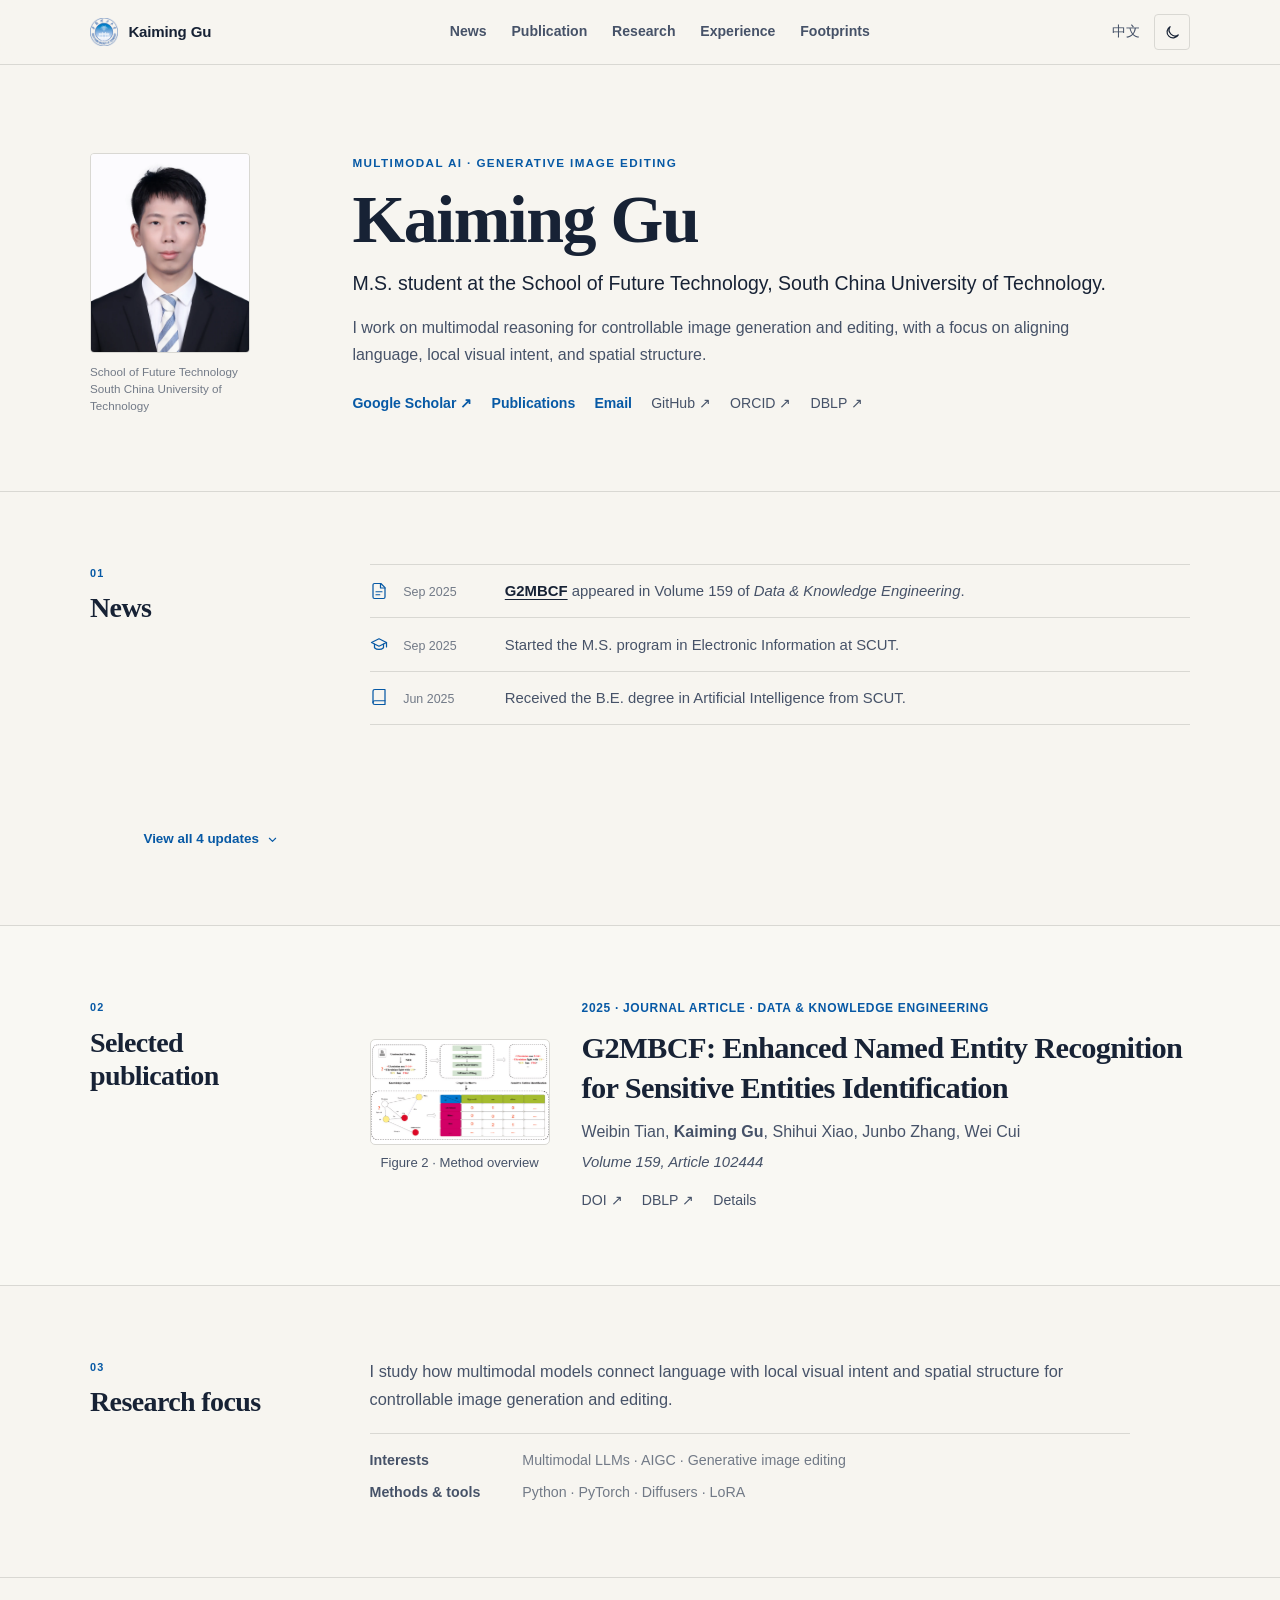
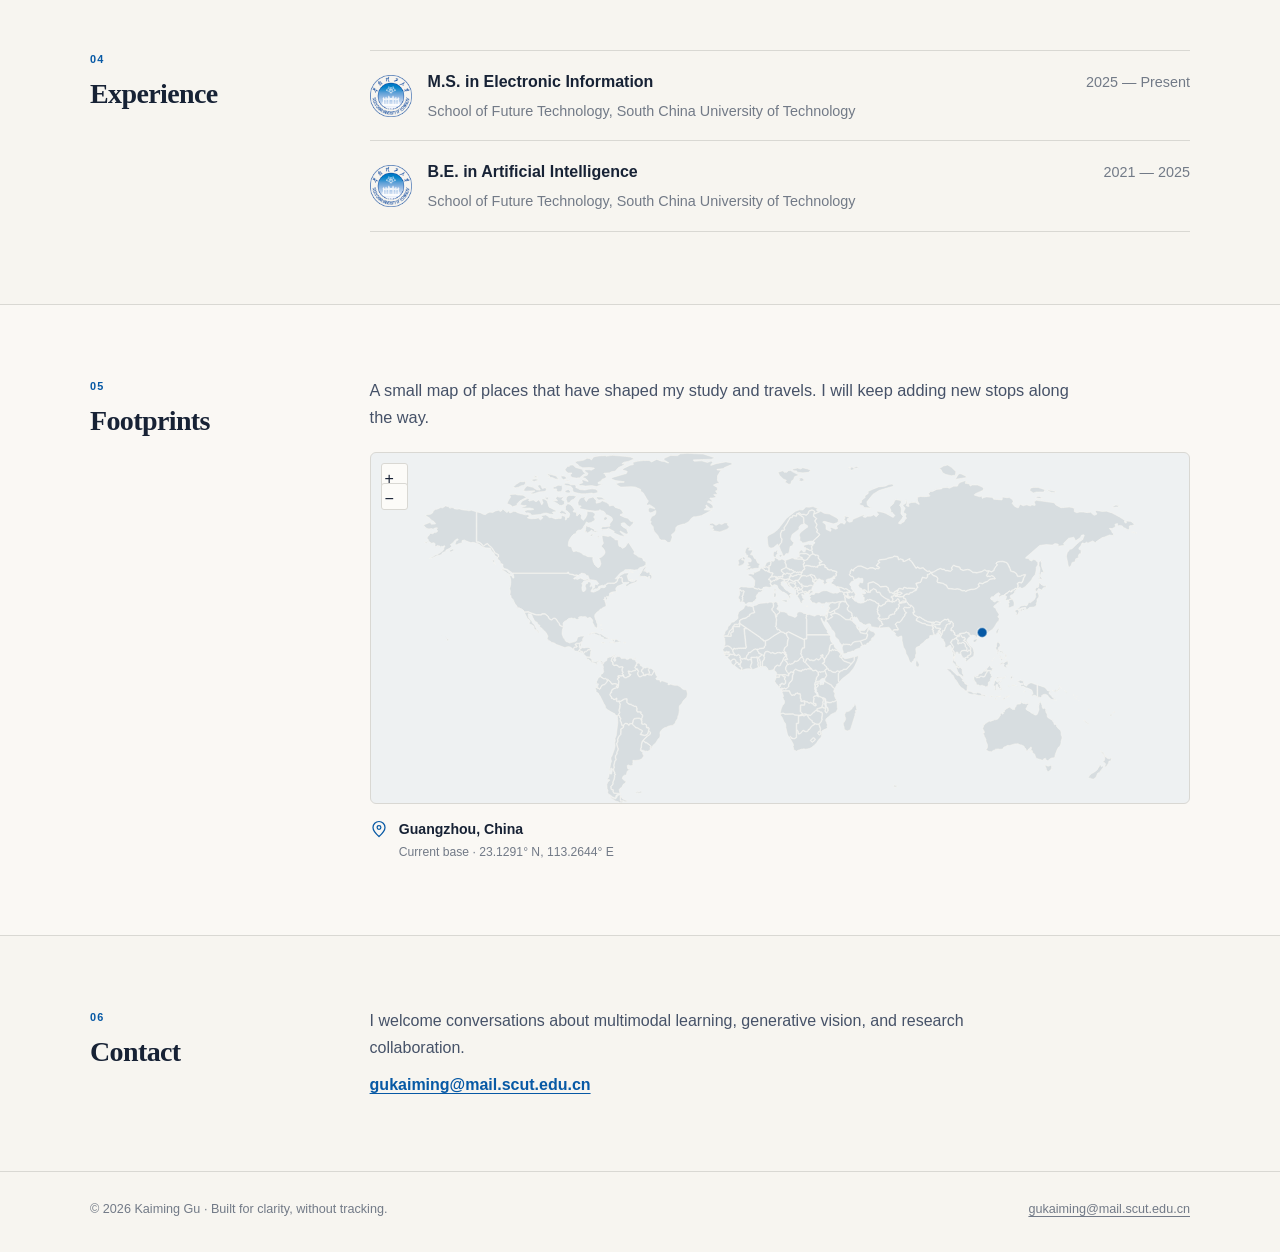
==== commit 443db490: "Add expandable news archive" ====
--- a/index.html
+++ b/index.html
@@ -116,7 +116,7 @@
       <section class="section section-news" id="news">
         <div class="container editorial-grid">
           <header class="section-heading"><span class="section-index">01</span><h2>News</h2></header>
-          <div class="news-list" aria-label="Recent updates">
+          <div class="news-list" aria-label="Recent updates" data-news-list data-visible-items="3" data-view-all-label="View all {count} updates" data-show-less-label="Show latest only">
             <article class="news-row">
               <svg class="line-icon" viewBox="0 0 24 24" aria-hidden="true"><path d="M14.5 2H6a2 2 0 0 0-2 2v16a2 2 0 0 0 2 2h12a2 2 0 0 0 2-2V7.5Z"/><path d="M14 2v6h6M8 13h8M8 17h5"/></svg>
               <time datetime="2025-09">Sep 2025</time>
@@ -131,6 +131,11 @@
               <svg class="line-icon" viewBox="0 0 24 24" aria-hidden="true"><path d="M4 19.5A2.5 2.5 0 0 1 6.5 17H20"/><path d="M6.5 2H20v20H6.5A2.5 2.5 0 0 1 4 19.5v-15A2.5 2.5 0 0 1 6.5 2Z"/></svg>
               <time datetime="2025-06">Jun 2025</time>
               <p>Received the B.E. degree in Artificial Intelligence from SCUT.</p>
+            </article>
+            <article class="news-row">
+              <svg class="line-icon" viewBox="0 0 24 24" aria-hidden="true"><path d="m2 10 10-5 10 5-10 5Z"/><path d="M6 12v5c3 3 9 3 12 0v-5M22 10v6"/></svg>
+              <time datetime="2021-09">Sep 2021</time>
+              <p>Started the B.E. program in Artificial Intelligence at SCUT.</p>
             </article>
           </div>
         </div>
--- a/assets/css/site.css
+++ b/assets/css/site.css
@@ -365,6 +365,52 @@
   font-weight: 640;
 }
 
+.news-row[hidden] {
+  display: none;
+}
+
+.news-actions {
+  display: flex;
+  justify-content: flex-end;
+  padding-top: 0.7rem;
+}
+
+.news-toggle {
+  display: inline-flex;
+  align-items: center;
+  gap: 0.38rem;
+  border: 0;
+  border-bottom: 1px solid transparent;
+  padding: 0.25rem 0;
+  background: transparent;
+  color: var(--blue);
+  font: inherit;
+  font-size: 0.84rem;
+  font-weight: 650;
+  line-height: 1.4;
+  cursor: pointer;
+}
+
+.news-toggle:hover,
+.news-toggle:focus-visible {
+  border-bottom-color: currentColor;
+}
+
+.news-toggle svg {
+  width: 15px;
+  height: 15px;
+  fill: none;
+  stroke: currentColor;
+  stroke-linecap: round;
+  stroke-linejoin: round;
+  stroke-width: 1.8;
+  transition: transform 180ms ease;
+}
+
+.news-toggle[aria-expanded="true"] svg {
+  transform: rotate(180deg);
+}
+
 .publication-with-visual {
   display: grid;
   grid-template-columns: 180px minmax(0, 1fr);
@@ -397,10 +443,11 @@
 }
 
 .publication-figure figcaption {
-  margin-top: 0.5rem;
-  color: var(--muted);
-  font-size: 0.7rem;
-  line-height: 1.4;
+  margin-top: 0.55rem;
+  color: var(--text-soft);
+  font-size: 0.82rem;
+  line-height: 1.45;
+  text-align: center;
 }
 
 .publication-copy { min-width: 0; }
@@ -765,6 +812,26 @@
   .menu-button { display: inline-grid; }
 }
 
+@media (max-width: 980px) {
+  .editorial-grid {
+    grid-template-columns: 1fr;
+    gap: 1.35rem;
+  }
+
+  .section-heading {
+    display: flex;
+    align-items: baseline;
+    gap: 0.75rem;
+  }
+
+  .section-index { margin: 0; }
+
+  .publication-with-visual {
+    grid-template-columns: 210px minmax(0, 1fr);
+    gap: clamp(1.5rem, 4vw, 2.25rem);
+  }
+}
+
 @media (max-width: 680px) {
   .container { width: min(var(--max), calc(100% - 2rem)); }
   .site-nav { right: 1rem; left: 1rem; }
@@ -817,19 +884,6 @@
   .profile-links { gap: 0.35rem 1rem; }
   .section { padding: 2.7rem 0; }
 
-  .editorial-grid {
-    grid-template-columns: 1fr;
-    gap: 1.4rem;
-  }
-
-  .section-heading {
-    display: flex;
-    align-items: baseline;
-    gap: 0.75rem;
-  }
-
-  .section-index { margin: 0; }
-
   .news-row {
     grid-template-columns: 20px 72px minmax(0, 1fr);
     gap: 0.65rem;
